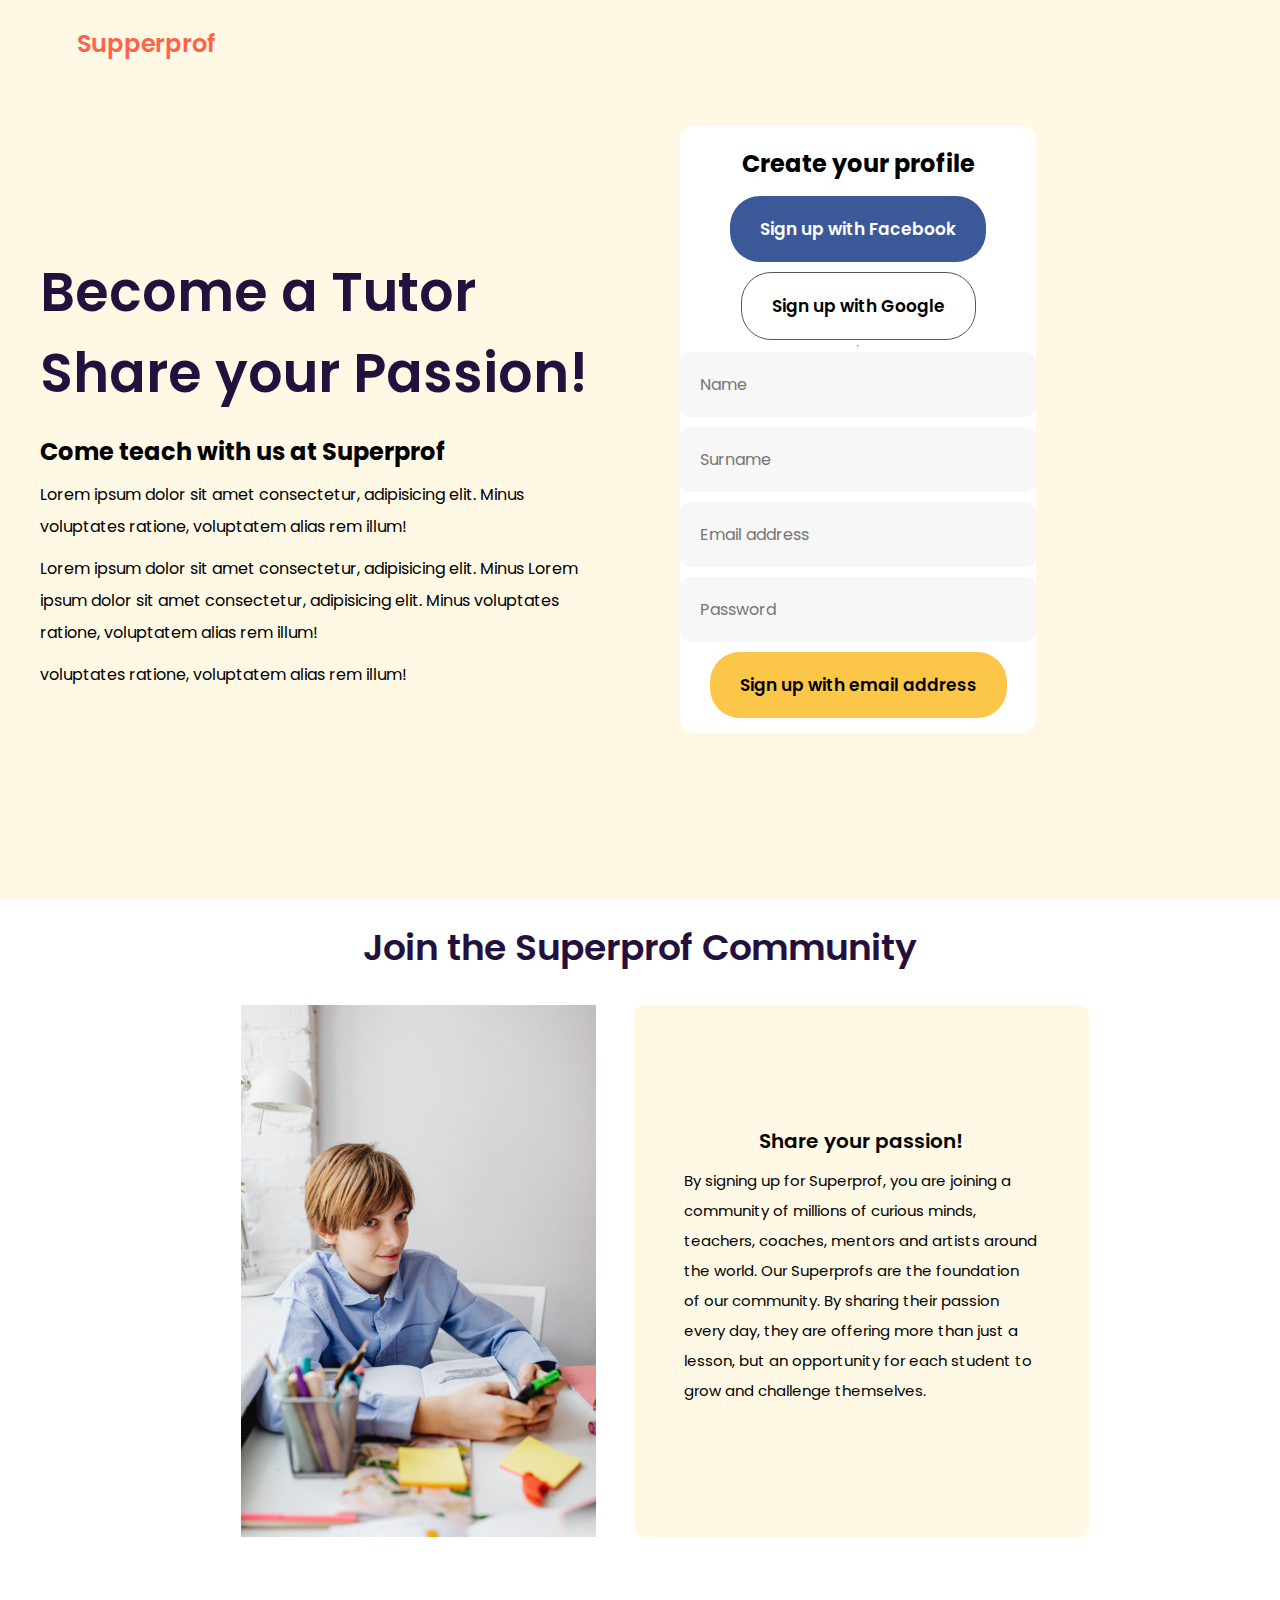
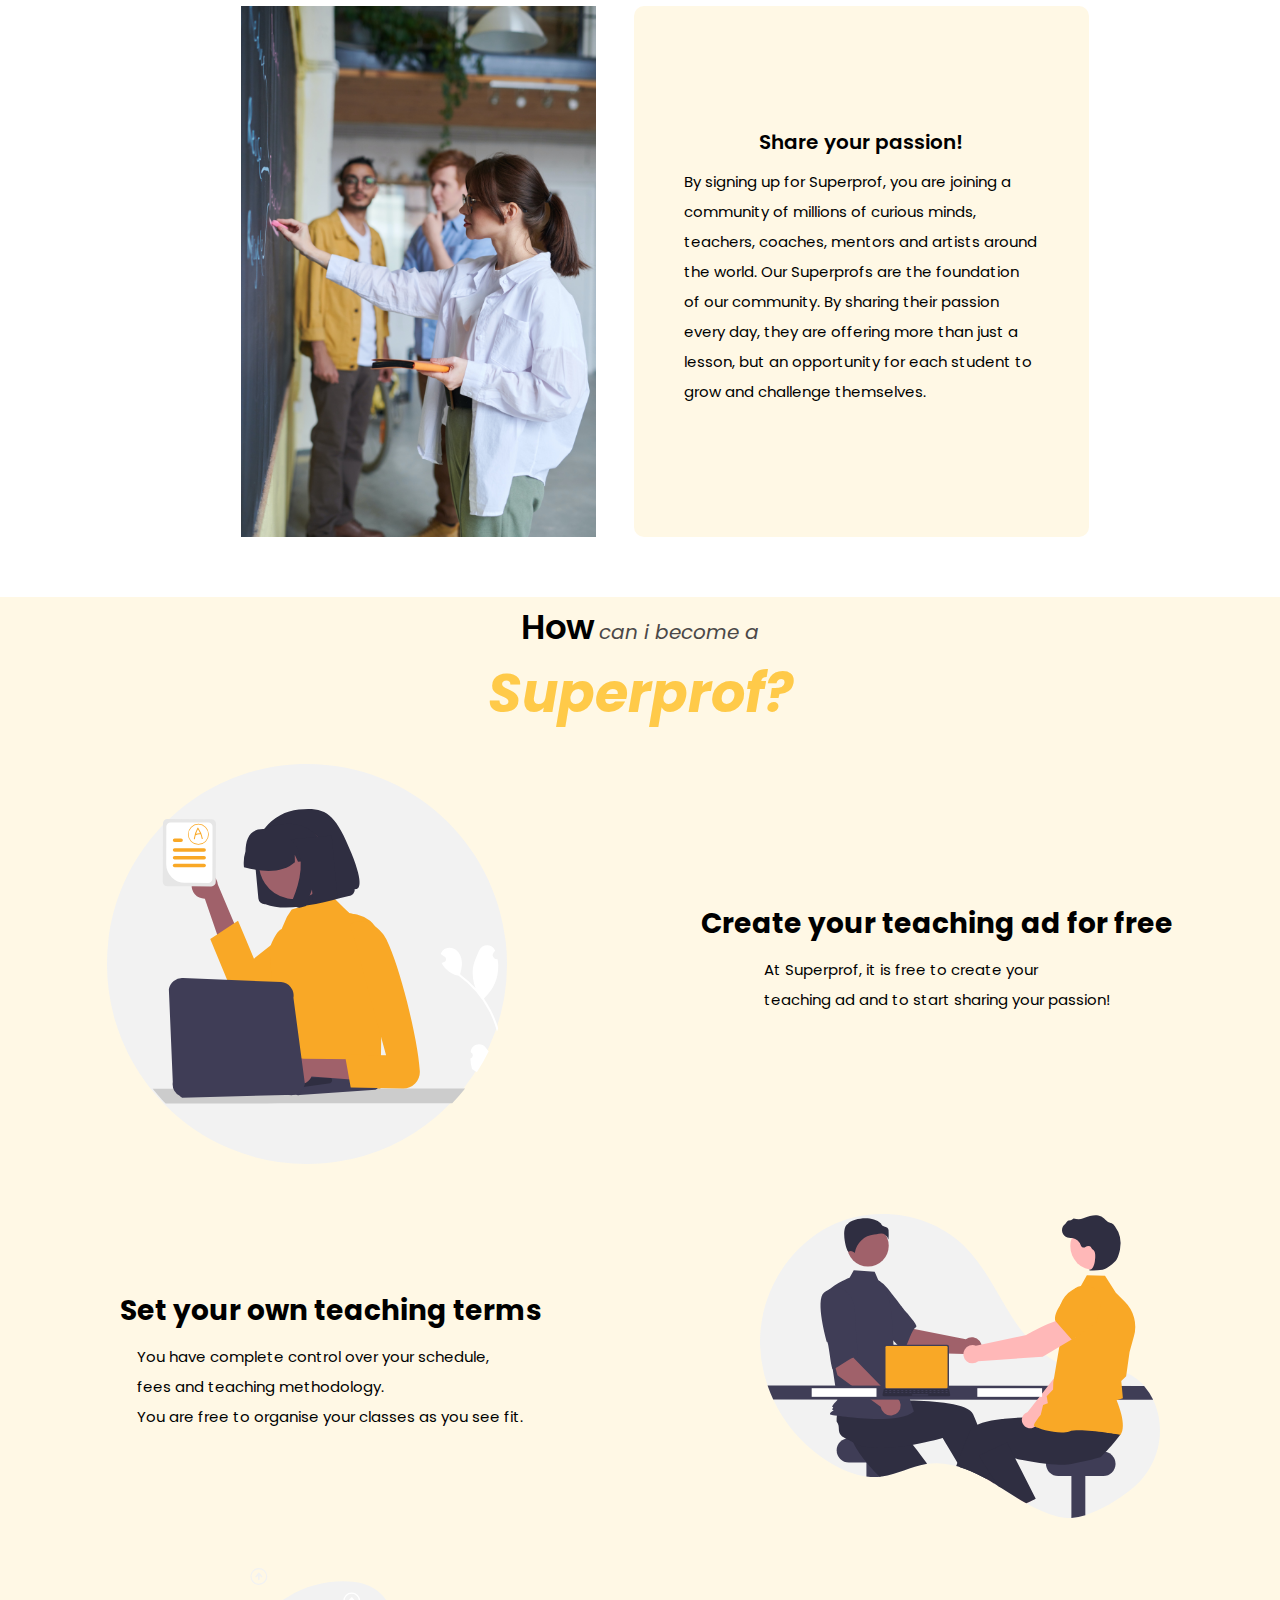
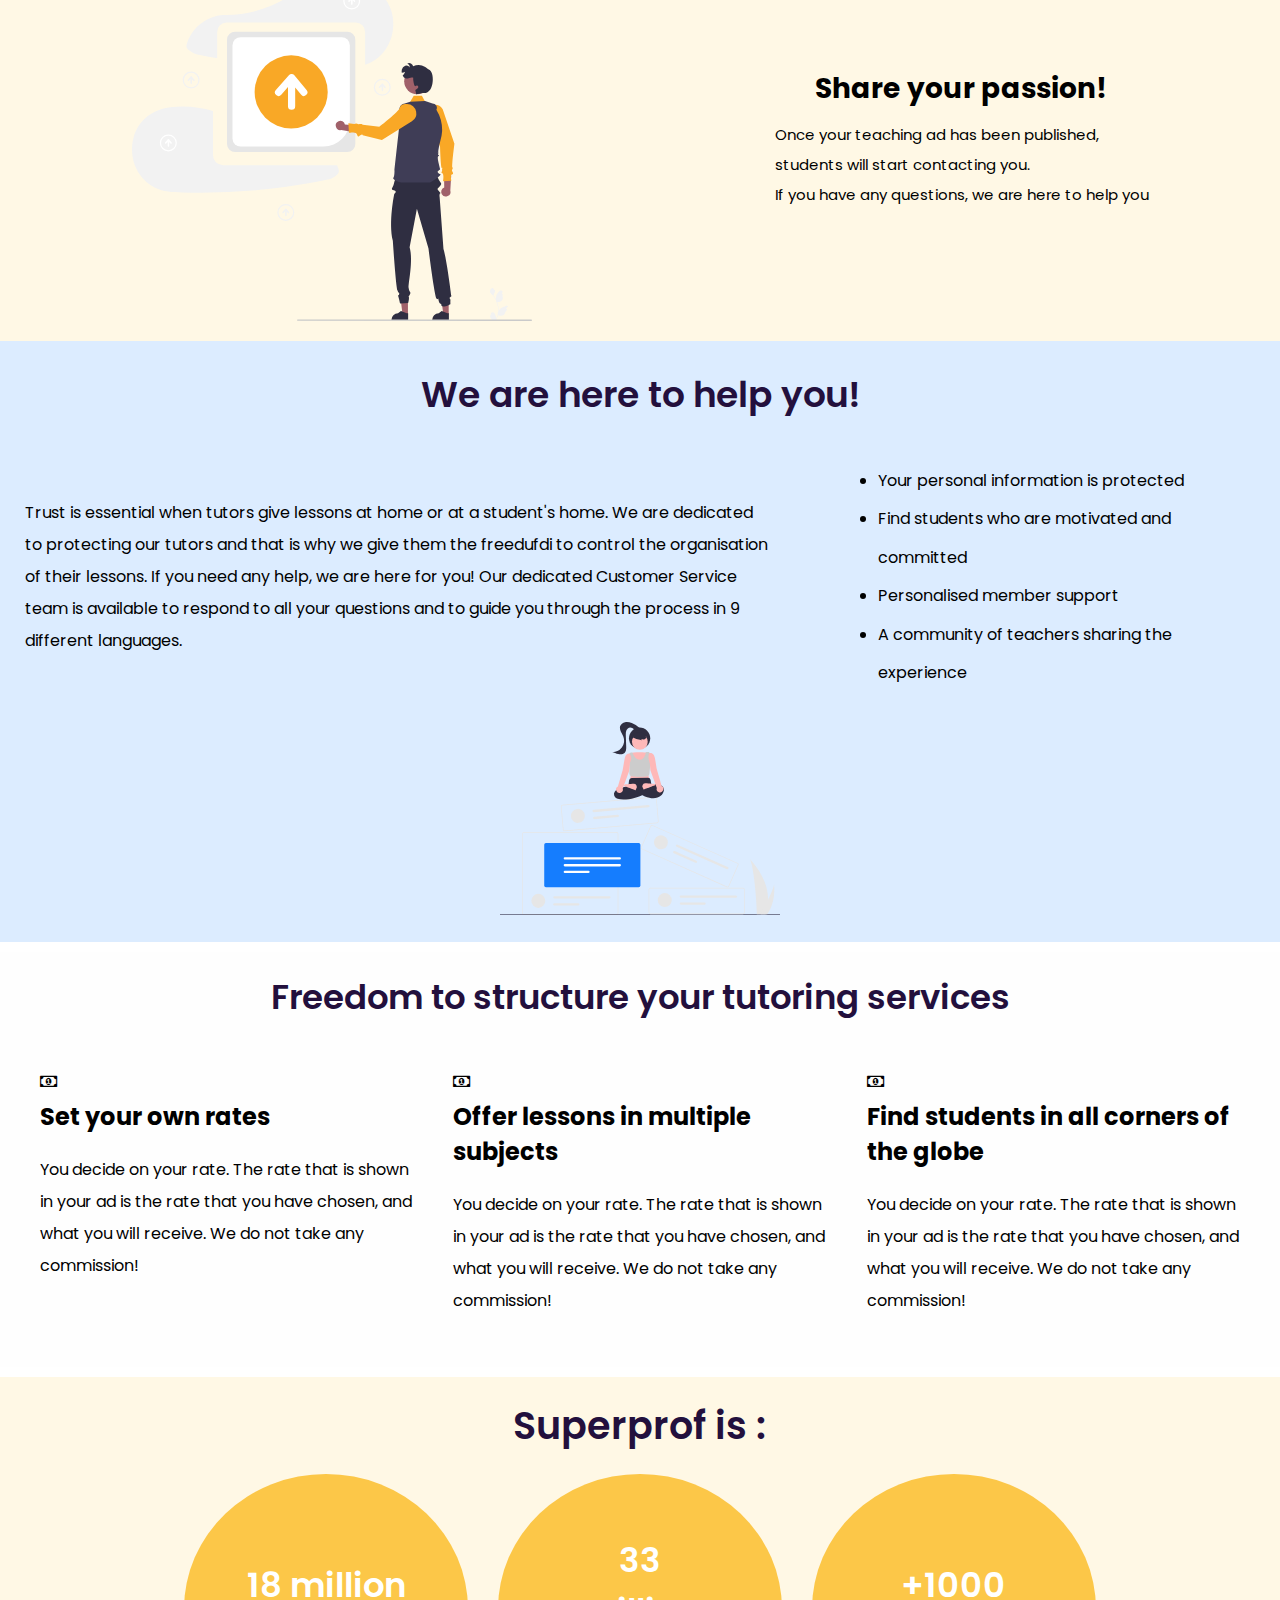
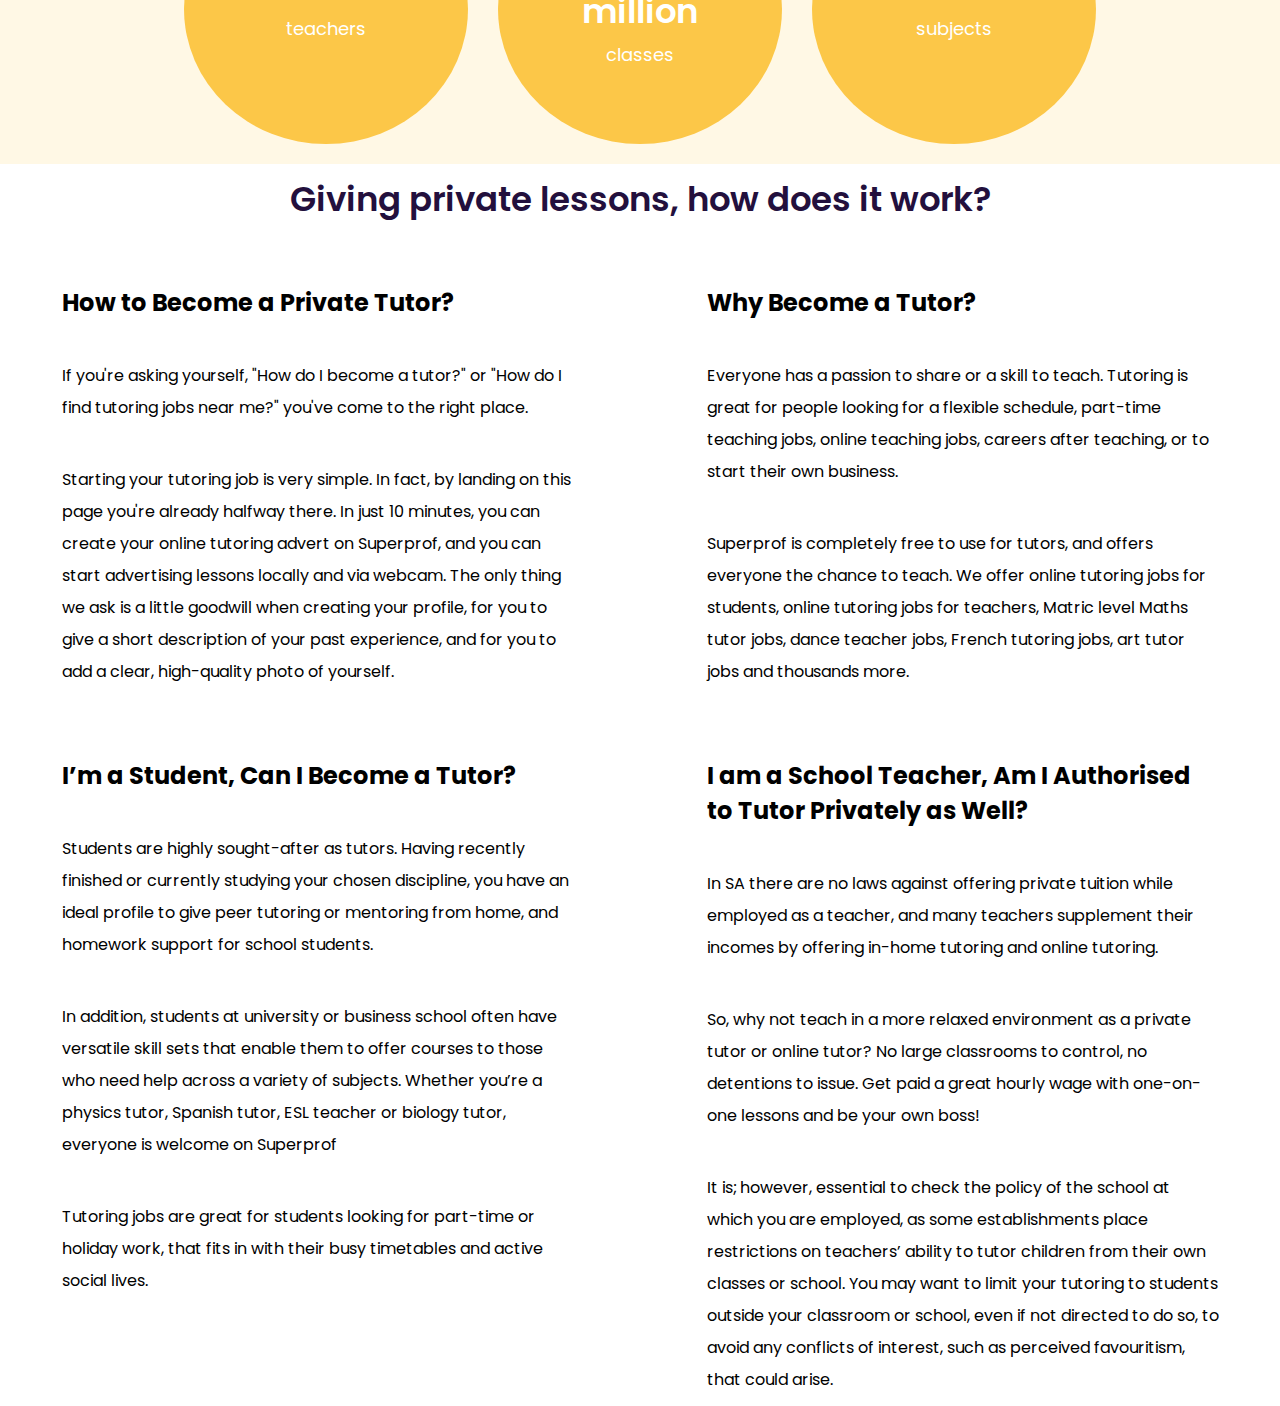
==== super.html @ 607f9ea5 "added the footer" ====
<!DOCTYPE html>
<html lang="en">
  <head>
    <meta charset="UTF-8" />
    <meta http-equiv="X-UA-Compatible" content="IE=edge" />
    <meta name="viewport" content="width=device-width, initial-scale=1.0" />
    <title>Document</title>
    <link
      href="https://fonts.googleapis.com/css2?family=Barlow+Semi+Condensed:wght@500;600&family=Big+Shoulders+Display:wght@700&family=Lexend+Deca&family=Open+Sans:wght@300&family=Poppins:wght@100;200;400;600;700&family=Questrial&display=swap"
      rel="stylesheet"
    />
    <link
      rel="stylesheet"
      href="https://stackpath.bootstrapcdn.com/font-awesome/4.7.0/css/font-awesome.min.css"
    />
    <link rel="stylesheet" href="./super.css" />
  </head>
  <body>
    <section class="header">
      <nav>
        <div class="icon"><a href="#" class="header-title">Supperprof</a></div>
      </nav>
      <div class="header-row">
        <div class="header-col">
          <div class="info">
            <h1 class="title">Become a Tutor Share your Passion!</h1>
            <div class="inner-info">
              <h2>Come teach with us at Superprof</h2>
              <p>
                Lorem ipsum dolor sit amet consectetur, adipisicing elit. Minus
                voluptates ratione, voluptatem alias rem illum!
              </p>
              <p>
                Lorem ipsum dolor sit amet consectetur, adipisicing elit. Minus
                Lorem ipsum dolor sit amet consectetur, adipisicing elit. Minus
                voluptates ratione, voluptatem alias rem illum!
              </p>

              <p>voluptates ratione, voluptatem alias rem illum!</p>
            </div>
          </div>
        </div>
        <div class="header-col" id="header-col">
          <div class="sign-up">
            <div class="form">
              <h2>Create your profile</h2>
              <form>
                <button class="btn-fa">
                  <a href="#">Sign up with Facebook</a>
                </button>
                <button class="btn-go">
                  <a href="">Sign up with Google</a>
                </button>
                <hr />
                <input type="text" class="name" placeholder="Name" />
                <input type="text" class="surname" placeholder="Surname" />
                <input type="email" class="email" placeholder="Email address" />
                <input
                  type="password"
                  class="password"
                  placeholder="Password"
                />
                <button class="btn-ema">
                  <a href="">Sign up with email address</a>
                </button>
              </form>
            </div>
          </div>
          <p class="para">
            Lorem ipsum dolor sit amet consectetur, adipisicing elit. Minus
            voluptates ratione, voluptatem alias rem illum!
          </p>
        </div>
      </div>
    </section>
    <!-- --------Community---------- -->
    <section class="community">
      <h1 class="show-title">Join the Superprof Community</h1>
      <div class="community-row">
        <div class="community-col">
          <img src="./images/pexels-2.jpg" alt="" />
        </div>
        <div class="community-col">
          <div class="slide">
            <h3>Share your passion!</h3>

            <p class="slide-text">
              By signing up for Superprof, you are joining a community of
              millions of curious minds, teachers, coaches, mentors and artists
              around the world. Our Superprofs are the foundation of our
              community. By sharing their passion every day, they are offering
              more than just a lesson, but an opportunity for each student to
              grow and challenge themselves.
            </p>
          </div>
        </div>
      </div>
      <div class="community-row">
        <div class="community-col">
          <img src="./images/pexels-1.jpg" alt="" />
        </div>
        <div class="community-col">
          <div class="slide">
            <h3>Share your passion!</h3>

            <p class="slide-text">
              By signing up for Superprof, you are joining a community of
              millions of curious minds, teachers, coaches, mentors and artists
              around the world. Our Superprofs are the foundation of our
              community. By sharing their passion every day, they are offering
              more than just a lesson, but an opportunity for each student to
              grow and challenge themselves.
            </p>
          </div>
        </div>
      </div>
    </section>
    <!-- become -->
    <section class="become">
      <div class="become-title">
        <span>How</span>
        <h3><i>can i become a</i></h3>
      </div>
      <h2 class="super"><i>Superprof?</i></h2>
      <div class="become-row">
        <div class="become-col">
          <img src="./illustrations/undraw_teacher_re_sico.svg" alt="" />
        </div>
        <div class="become-col">
          <h3>Create your teaching ad for free</h3>
          <p class="slide-text">
            At Superprof, it is free to create your<br />
            teaching ad and to start sharing your passion!
          </p>
        </div>
      </div>
      <div class="become-row" id="become-third">
        <div class="become-col">
          <h3>Set your own teaching terms</h3>
          <p class="slide-text">
            You have complete control over your schedule,<br />fees and teaching
            methodology.<br />
            You are free to organise your classes as you see fit.
          </p>
        </div>
        <div class="become-col">
          <img src="./illustrations/undraw_interview_re_e5jn.svg" alt="" />
        </div>
      </div>
      <div class="become-row">
        <div class="become-col">
          <img src="./illustrations/undraw_going_up_re_86kg.svg" alt="" />
        </div>
        <div class="become-col">
          <h3>Share your passion!</h3>
          <p class="slide-text">
            Once your teaching ad has been published,<br />
            students will start contacting you.<br />
            If you have any questions, we are here to help you
          </p>
        </div>
      </div>
    </section>
    <!-- help -->
    <section class="help">
      <h1 class="help-title">We are here to help you!</h1>
      <div class="help-row">
        <div class="help-col">
          <p>
            Trust is essential when tutors give lessons at home or at a
            student's home. We are dedicated to protecting our tutors and that
            is why we give them the freedufdi to control the organisation of
            their lessons. If you need any help, we are here for you! Our
            dedicated Customer Service team is available to respond to all your
            questions and to guide you through the process in 9 different
            languages.
          </p>
        </div>
        <div class="help-list">
          <ul>
            <li>Your personal information is protected</li>
            <li>Find students who are motivated and committed</li>
            <li>Personalised member support</li>
            <li>A community of teachers sharing the experience</li>
          </ul>
        </div>
      </div>
      <div class="illustration">
        <img
          src="./illustrations/undraw_social_serenity_vhix.svg"
          class="maditate"
          alt=""
        />
      </div>
    </section>
    <!-- -----------service---------- -->
    <section class="service">
      <h1>Freedom to structure your tutoring services</h1>
      <div class="service-row">
        <div class="service-col">
          <i class="fa fa fa-money"></i>
          <h2>Set your own rates</h2>
          <p>
            You decide on your rate. The rate that is shown in your ad is the
            rate that you have chosen, and what you will receive. We do not take
            any commission!
          </p>
        </div>
        <div class="service-col">
          <i class="fa fa-money"></i>
          <h2>Offer lessons in multiple subjects</h2>
          <p>
            You decide on your rate. The rate that is shown in your ad is the
            rate that you have chosen, and what you will receive. We do not take
            any commission!
          </p>
        </div>
        <div class="service-col">
          <i class="fa fa-money"></i>
          <h2>Find students in all corners of the globe</h2>
          <p>
            You decide on your rate. The rate that is shown in your ad is the
            rate that you have chosen, and what you will receive. We do not take
            any commission!
          </p>
        </div>
      </div>
    </section>
    <!-- users -->
    <section class="users">
      <h1>Superprof is :</h1>
      <div class="row-users">
        <div class="col-users">
          <span>18 million</span>
          <p>teachers</p>
        </div>
        <div class="col-users">
          <span>33 million</span>
          <p>classes</p>
        </div>
        <div class="col-users">
          <span>+1000</span>
          <p>subjects</p>
        </div>
      </div>
    </section>
    <!-- ------lessons------- -->
    <section class="lesson">
      <h1>Giving private lessons, how does it work?</h1>
      <div class="lesson-row">
        <div class="lesson-col">
          <h2>How to Become a Private Tutor?</h2>
          <p>
            If you're asking yourself, "How do I become a tutor?" or "How do I
            find tutoring jobs near me?" you've come to the right place.
          </p>
          <p>
            Starting your tutoring job is very simple. In fact, by landing on
            this page you're already halfway there. In just 10 minutes, you can
            create your online tutoring advert on Superprof, and you can start
            advertising lessons locally and via webcam. The only thing we ask is
            a little goodwill when creating your profile, for you to give a
            short description of your past experience, and for you to add a
            clear, high-quality photo of yourself.
          </p>
        </div>
        <div class="lesson-col">
          <h2>Why Become a Tutor?</h2>
          <p>
            Everyone has a passion to share or a skill to teach. Tutoring is
            great for people looking for a flexible schedule, part-time teaching
            jobs, online teaching jobs, careers after teaching, or to start
            their own business.
          </p>
          <p>
            Superprof is completely free to use for tutors, and offers everyone
            the chance to teach. We offer online tutoring jobs for students,
            online tutoring jobs for teachers, Matric level Maths tutor jobs,
            dance teacher jobs, French tutoring jobs, art tutor jobs and
            thousands more.
          </p>
        </div>
      </div>
      <div class="lesson-row">
        <div class="lesson-col">
          <h2>I’m a Student, Can I Become a Tutor?</h2>
          <p>
            Students are highly sought-after as tutors. Having recently finished
            or currently studying your chosen discipline, you have an ideal
            profile to give peer tutoring or mentoring from home, and homework
            support for school students.
          </p>
          <p>
            In addition, students at university or business school often have
            versatile skill sets that enable them to offer courses to those who
            need help across a variety of subjects. Whether you’re a physics
            tutor, Spanish tutor, ESL teacher or biology tutor, everyone is
            welcome on Superprof
          </p>
          <p>
            Tutoring jobs are great for students looking for part-time or
            holiday work, that fits in with their busy timetables and active
            social lives.
          </p>
        </div>
        <div class="lesson-col">
          <h2>
            I am a School Teacher, Am I Authorised to Tutor Privately as Well?
          </h2>
          <p>
            In SA there are no laws against offering private tuition while
            employed as a teacher, and many teachers supplement their incomes by
            offering in-home tutoring and online tutoring.
          </p>
          <p>
            So, why not teach in a more relaxed environment as a private tutor
            or online tutor? No large classrooms to control, no detentions to
            issue. Get paid a great hourly wage with one-on-one lessons and be
            your own boss!
          </p>
          <p>
            It is; however, essential to check the policy of the school at which
            you are employed, as some establishments place restrictions on
            teachers’ ability to tutor children from their own classes or
            school. You may want to limit your tutoring to students outside your
            classroom or school, even if not directed to do so, to avoid any
            conflicts of interest, such as perceived favouritism, that could
            arise.
          </p>
        </div>
      </div>
    </section>
    <footer></footer>
  </body>
</html>
---- super.css ----
* {
  margin: 0;
  padding: 0;
  font-family: "Poppins", sans-serif;
}

.header {
  min-height: 100vh;
  width: 100%;
  background-color: #fff8e5;
}

nav {
  display: flex;
  padding: 2% 6%;
  justify-content: space-between;
  align-items: center;
}

a {
  text-decoration: none;
  font-size: 24px;
  font-weight: 600;
  color: tomato;
}

.header-row {
  display: flex;
  justify-content: space-between;
}

.header-col {
  width: 45%;
  margin: 20px;
  padding: 20px;
}

.info {
  display: flex;
  flex-direction: column;
  width: 100%;
  height: 100%;
  align-items: center;
  justify-content: center;
}

h1 {
  font-size: 54px;
  font-weight: 600;
  margin: 10px 0;
  color: #23103d;
}

h2 {
  margin: 10px 0;
}

p {
  margin: 10px 0;
  line-height: 2;
}

.para {
  visibility: hidden;
}

.sign-up {
  width: 60%;
  padding: 10px;
  background-color: #ffffff;
  border-radius: 15px;
}
.form {
  display: flex;
  justify-content: center;
  align-items: center;
  flex-direction: column;
}

form {
  display: flex;
  justify-content: center;
  align-items: center;
  flex-direction: column;
}

button {
  padding: 20px 30px;
  border: none;
  margin: 5px 0;
  font-size: 16px;
  border-radius: 30px;
  cursor: pointer;
}
.btn-fa {
  padding: 20px 30px;
  background-color: #3b5998;
}
.btn-go {
  padding: 20px 30px;
  background-color: white;
  border: 1px solid rgb(88, 87, 87);
}
.btn-ema {
  padding: 20px 30px;
  background-color: #fcc748;
  border: none;
}
.btn-ema a {
  color: black;
  font-size: 17px;
}
.btn-go a {
  color: black;
  font-size: 17px;
}
.btn-fa a {
  color: white;
  font-size: 17px;
}
input {
  padding: 20px;
  border: none;
  background-color: #f7f7f7;
  font-size: 16px;
  margin: 5px 0;
  border-radius: 10px;
}

.community {
  width: 70%;
  margin: auto;
  text-align: center;
}

.community h1 {
  font-size: 36px;
  font-weight: 600;
  margin: 20px 0;
}
.community-row {
  display: flex;
  justify-content: space-around;
  margin: 5px;
}
.community-col {
  width: 40%;
  border-radius: 10px;
  margin-bottom: 5%;
  margin-top: 0px;
  padding: 10px 12px;
  text-align: center;
  display: flex;
  flex-direction: column;
  justify-content: center;
  align-items: center;
}
.community-col img {
  width: 100%;
  background-position: center;
  background-size: cover;
  position: relative;
}
.community-col h3 {
  font-size: 20px;
  font-weight: 600;
}

.slide {
  height: 100%;
  width: 100%;
  background-color: #fff8e5;
  border-radius: 10px;
  display: flex;
  flex-direction: column;
  justify-content: center;
  align-items: center;
  padding: 50px;
}

.slide-text {
  text-align: start;
  font-size: 15px;
  font-weight: 400;
}

.become {
  width: 100%;
  background-color: #fff8e5;
  text-align: center;
  margin-bottom: 0px;
}
.become-title {
  margin-top: 5px;
}

.become-title h3 {
  font-size: 20px;
  font-weight: 400;
  display: inline-block;
  color: rgb(75, 72, 72);
  margin-top: 20px;
}

span {
  font-size: 34px;
  font-weight: 600;
}

.super {
  font-size: 54px;
  color: #ffca49;
  margin-top: 0;
}

.become-row {
  padding: 10px;
  margin-top: 10px;
  display: flex;
  justify-content: space-around;
}

.become-col {
  padding: 10px;
  display: flex;
  justify-content: center;
  align-items: center;
  flex-direction: column;
}
.become-col img {
  width: 400px;
}

h3 {
  font-size: 28px;
}

.help {
  width: 100%;
  text-align: center;
  background-color: #dcecff;
  margin-top: 0px;
}

.help-title {
  font-size: 36px;
  font-weight: 600;
  padding-top: 26px;
  margin-top: 0;
}
.help-row {
  padding: 20px;

  display: flex;
  justify-content: space-between;
  align-items: center;
}

.help-col {
  width: 60%;
  padding: 5px;
  text-align: start;
}
.help-list {
  text-align: start;
  line-height: 2.4;
  width: 30%;
  margin: 5px;
  padding: 5px;
}
.maditate {
  width: 280px;
  padding-bottom: 20px;
}

@media (max-width: 850px) {
  .header-row {
    display: flex;
    flex-direction: column;
  }
  .inner-info h2,
  .inner-info p {
    display: none;
  }

  .title {
    font-size: 30px;
    margin: 0 auto;
  }
  .para {
    visibility: visible;
  }
  .header-col {
    width: 80%;
    margin-top: 0px;
  }
  .sign-up {
    width: 100%;
  }

  .btn-fa {
    width: 80%;
    padding: 20px 30px;
    background-color: #3b5998;
  }
  form {
    width: 100%;
  }
  .btn-go {
    width: 80%;
    padding: 20px 30px;
    background-color: white;
    border: 1px solid rgb(88, 87, 87);
  }
  .btn-ema {
    width: 80%;
    padding: 20px 30px;
    background-color: #fcc748;
    border: none;
  }

  input {
    width: 70%;
  }

  h1 .show-title {
    font-size: 16px;
  }
  .community-row {
    display: flex;
    flex-direction: column;
  }
  .community-col {
    width: 100%;
    margin-top: 0px;
    margin-bottom: 0px;
  }
  .slide {
    margin-top: 0px;
    background-color: white;
  }

  .become-row {
    display: flex;
    flex-direction: column;
  }
  .become-col {
    width: 100%;
    margin-top: 0px;
    margin-bottom: 0px;
  }
  #become-third {
    display: flex;
    flex-direction: column-reverse;
  }
  .help-row {
    display: flex;
    flex-direction: column;
    justify-content: flex-start;
  }

  .help-list ul {
    text-align: start;
  }
}
.service {
  text-align: center;
  width: 100%;
  background-color: #fefefe;
}

.service h1 {
  font-size: 34px;
  padding-top: 20px;
}

.service-row {
  display: flex;
  padding: 20px;
}

.service-col {
  display: flex;
  /* justify-content: flex-start; */
  flex-direction: column;
  text-align: start;
  padding: 20px;
  border-radius: 10px;
  cursor: pointer;
  transition: 0.8s;
}
.service-col:hover {
  background-color: rgb(235, 235, 235);
}

i .fa-money {
  width: 200px;
}

.users {
  width: 100%;
  text-align: center;
  background-color: rgb(255, 248, 229);
}

.users h1 {
  font-size: 38px;
  padding-top: 20px;
}

.row-users {
  display: flex;
  justify-content: center;
  gap: 30px;
  padding: 10px;
}
.col-users {
  width: 13%;
  height: 150px;
  display: flex;
  justify-content: center;
  flex-direction: column;
  align-items: center;
  background-color: #fcc748;
  margin-bottom: 10px;
  padding: 60px 60px;
  border-radius: 50%;
}
.col-users span {
  font-size: 34px;
  font-weight: 600;
  color: #fff;
}
.col-users p {
  font-size: 18px;
  color: #fff;
  margin-top: 0;
}

/* --------------------------------lesson------------------------------------ */

.lesson {
  width: 100%;
  text-align: center;
}

.lesson h1 {
  font-size: 34px;
}

.lesson-row {
  display: flex;
  justify-content: space-around;
  text-align: start;
  margin-top: 50px;
  gap: 10px;
}
.lesson-col {
  width: 40%;
}
.lesson-col p {
  margin-top: 40px;
}
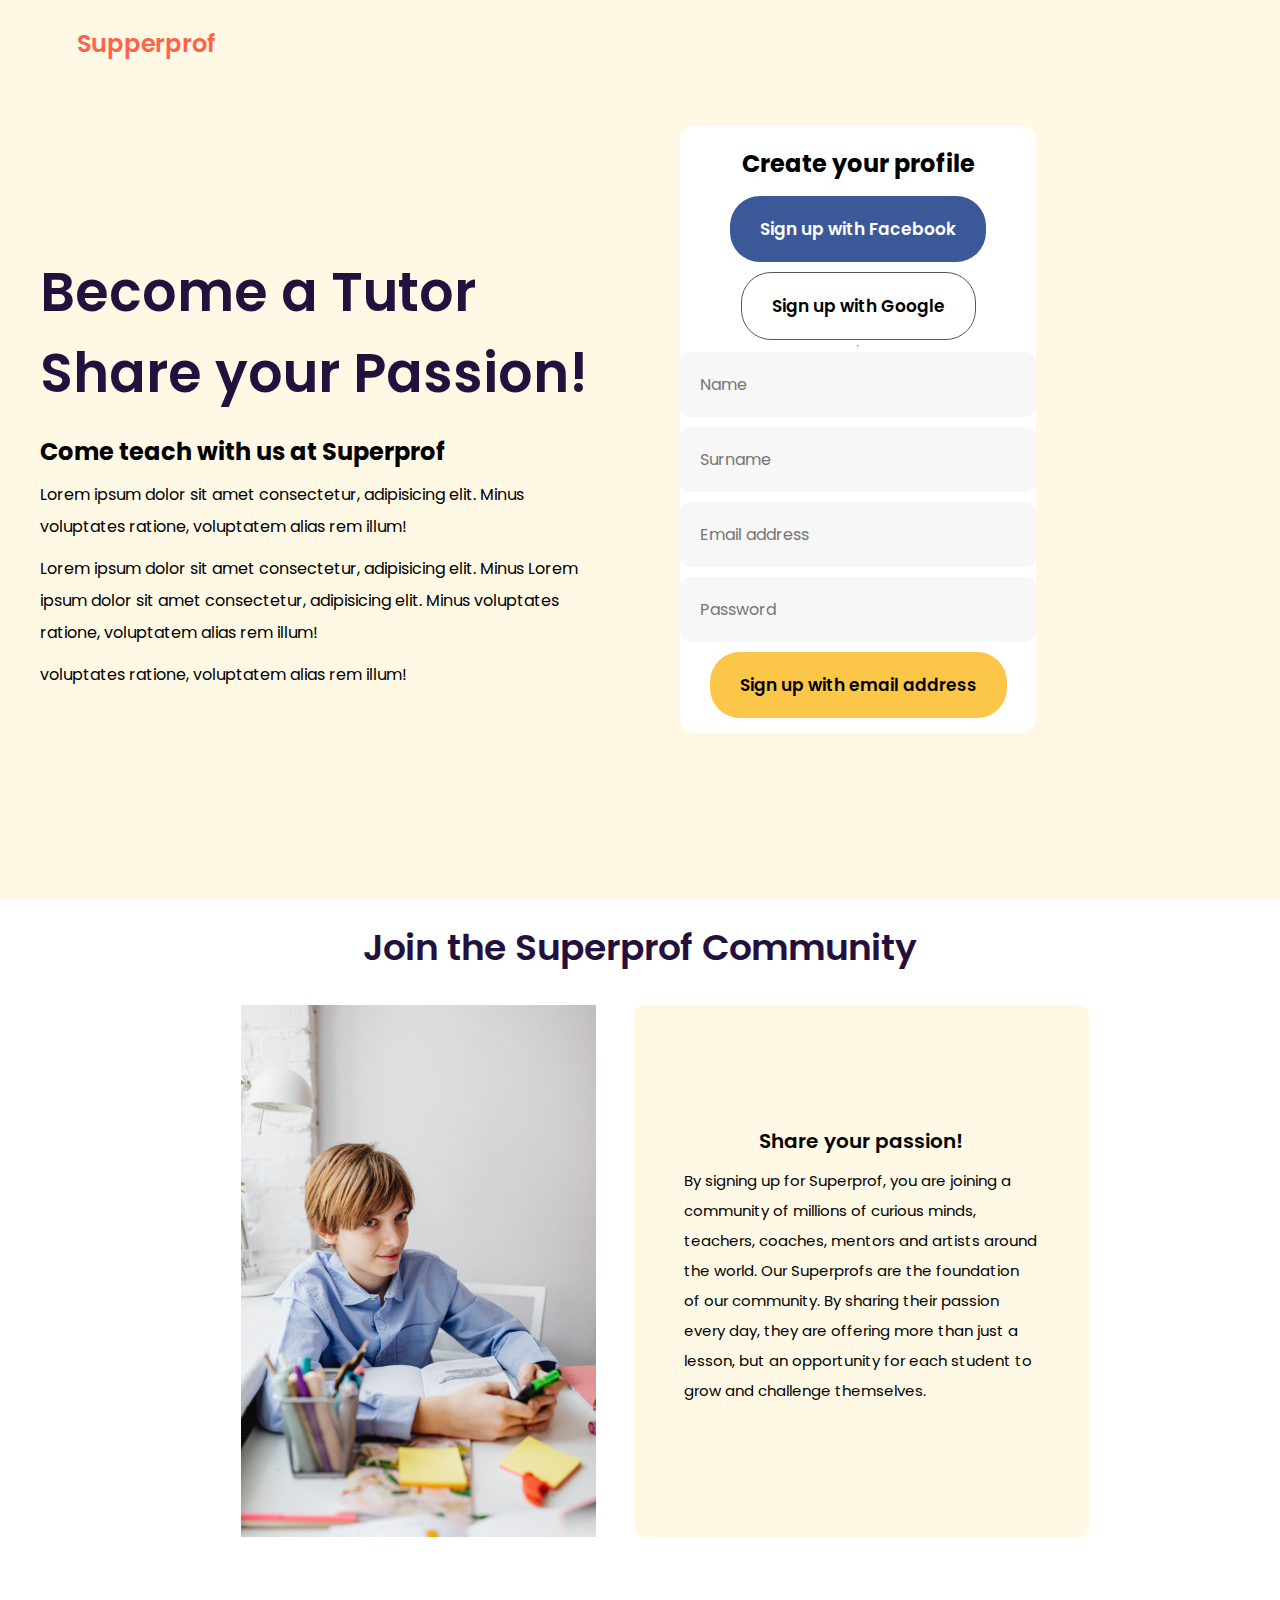
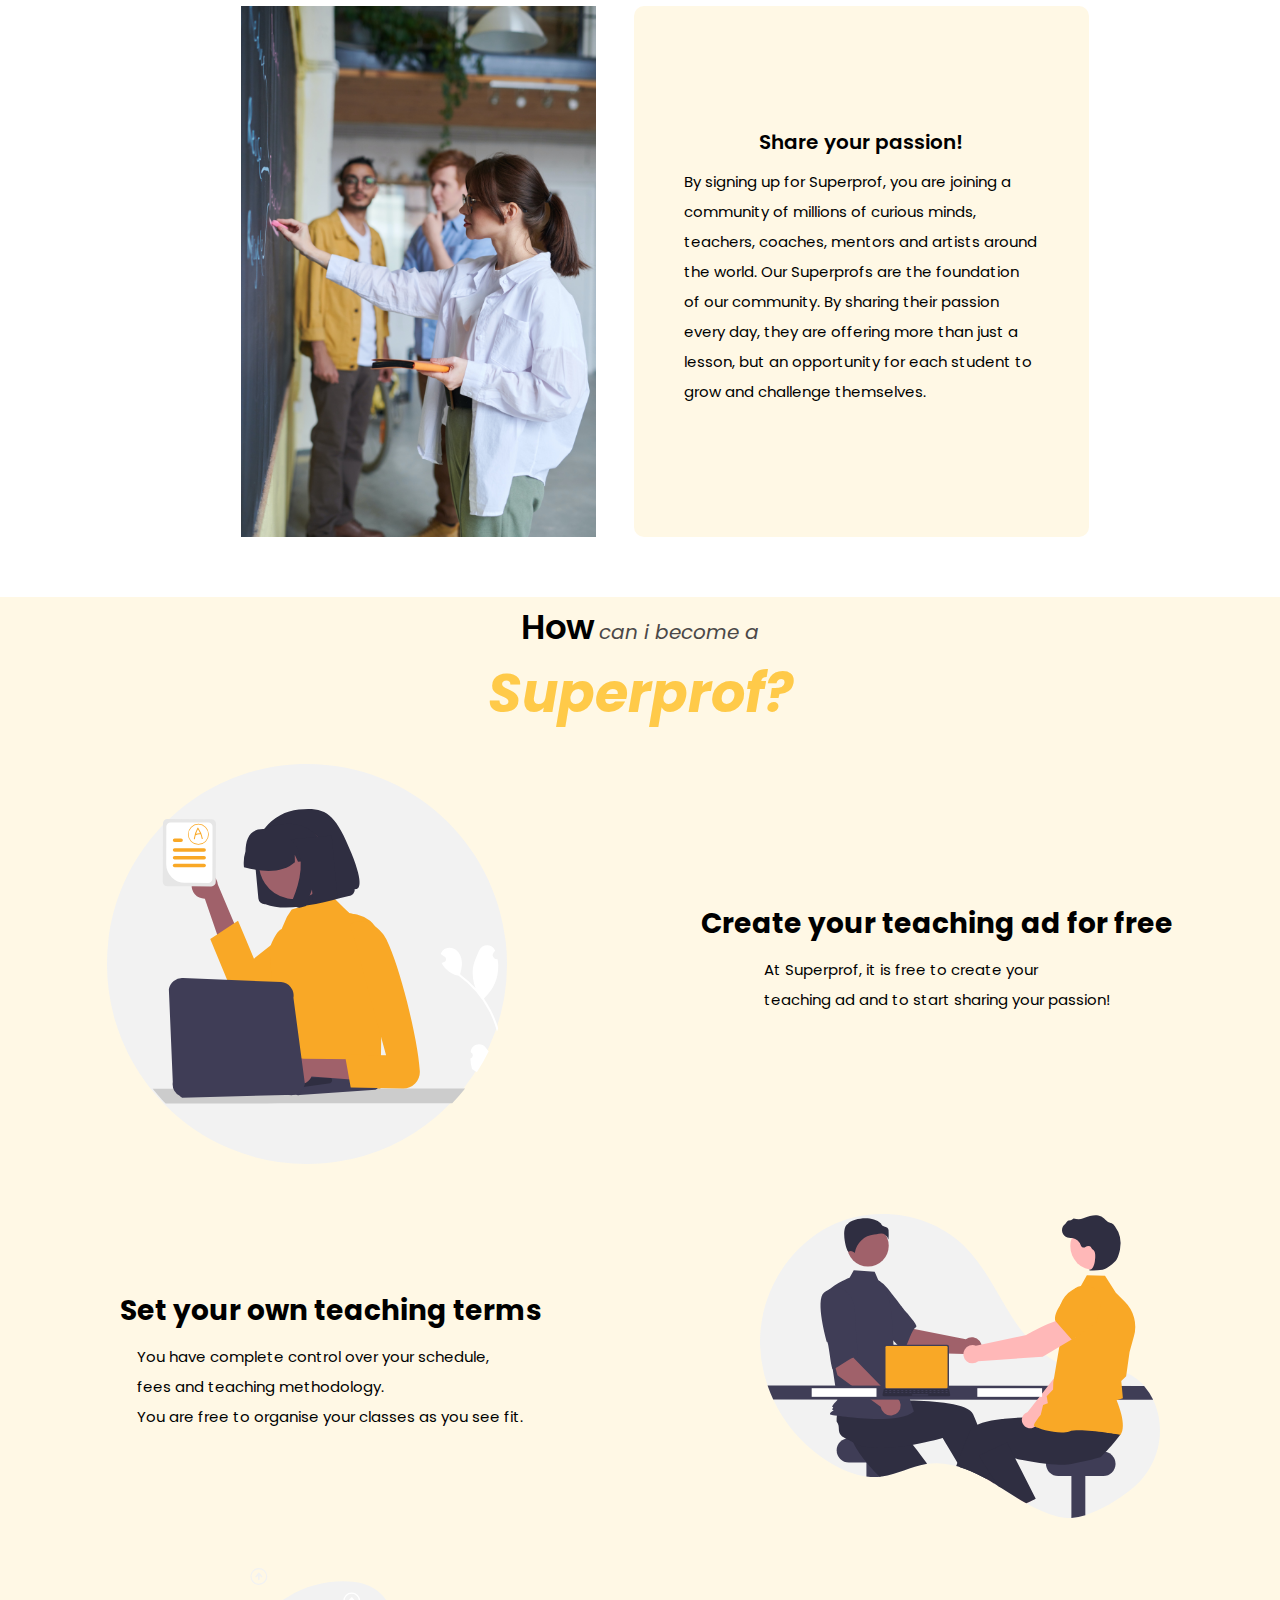
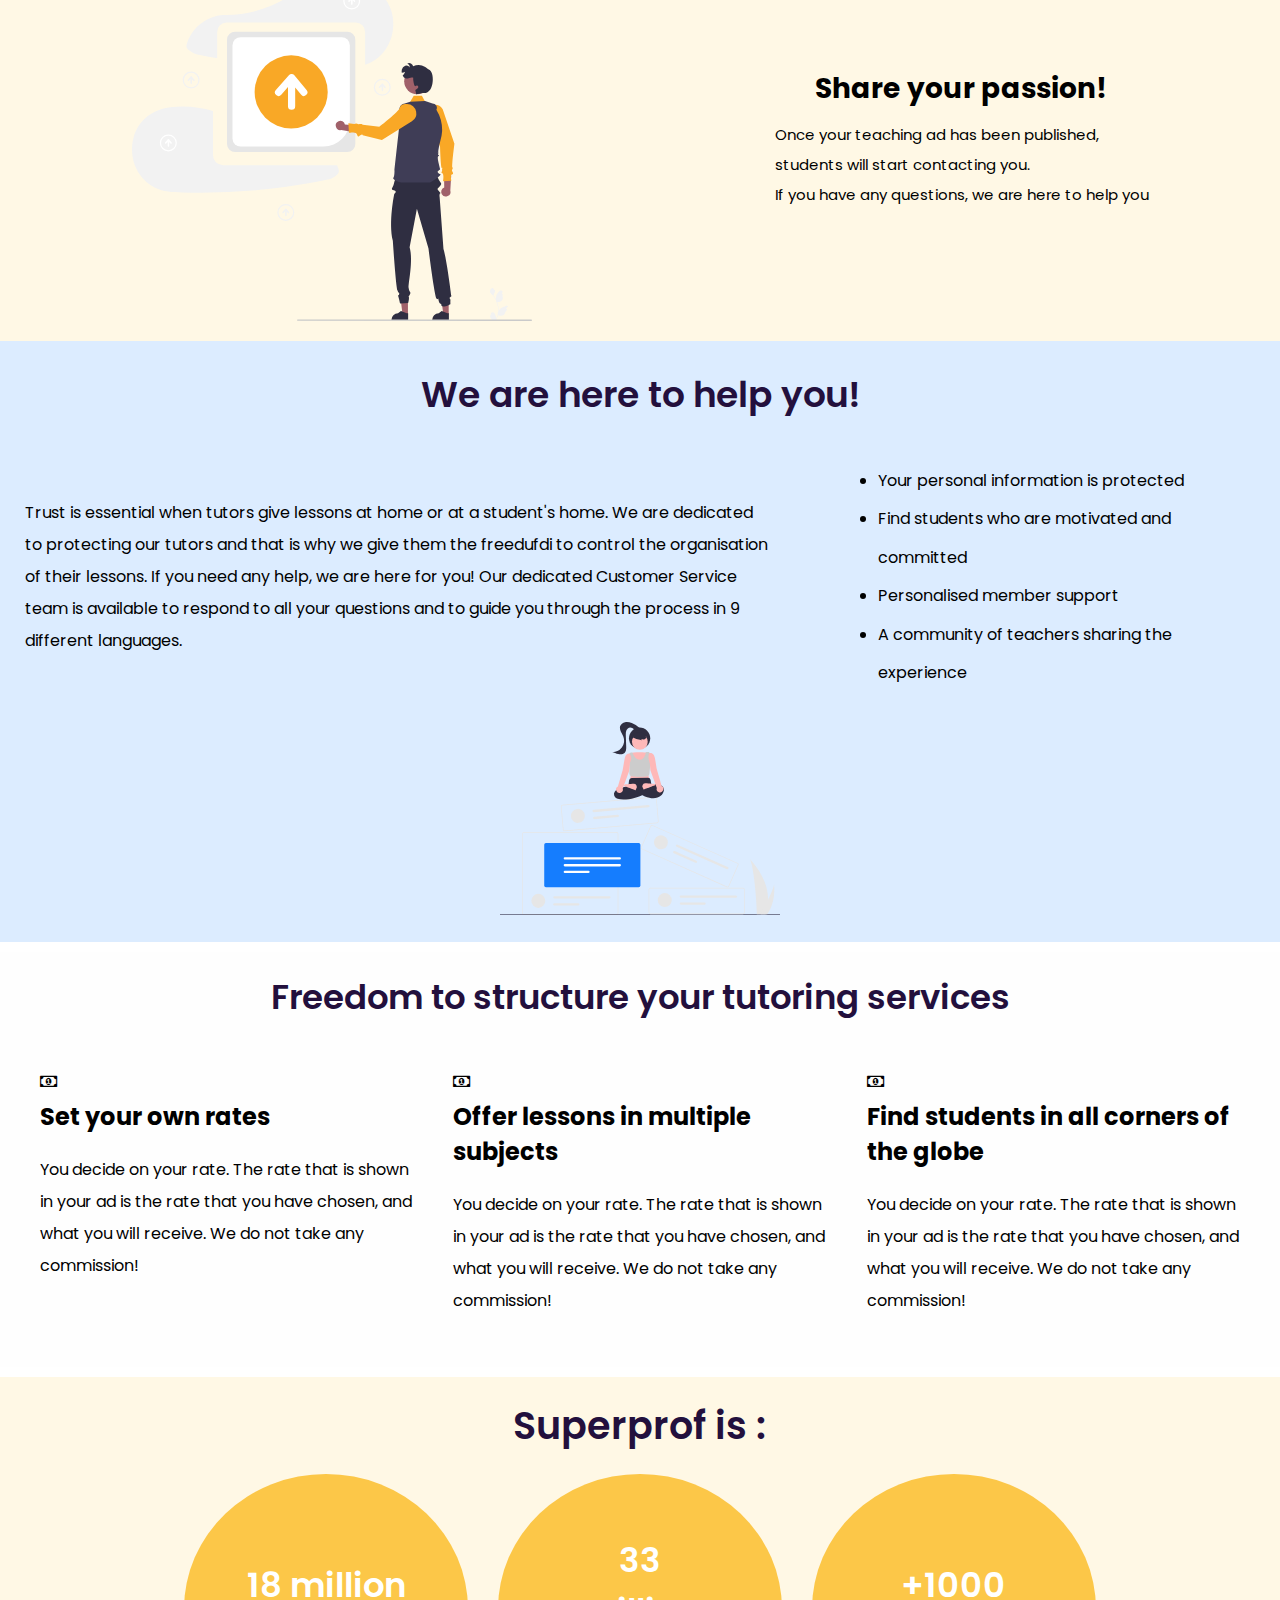
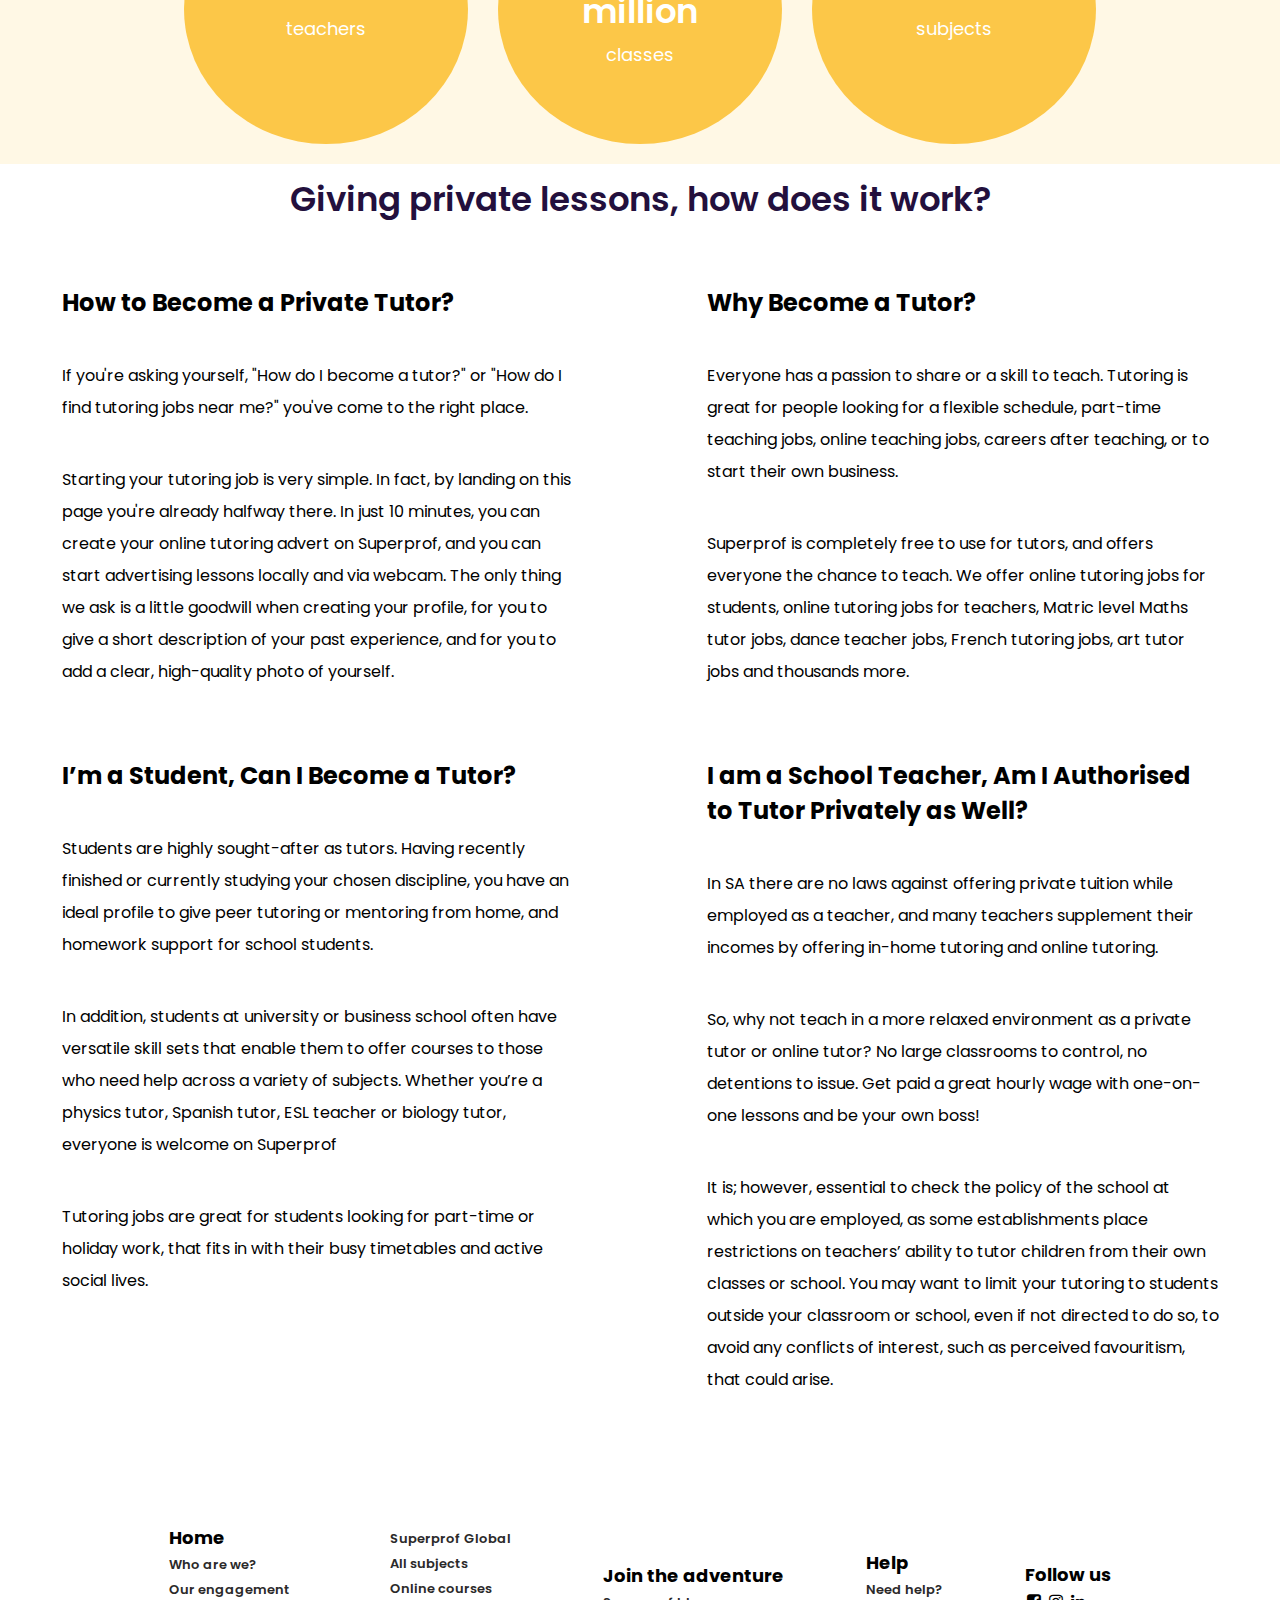
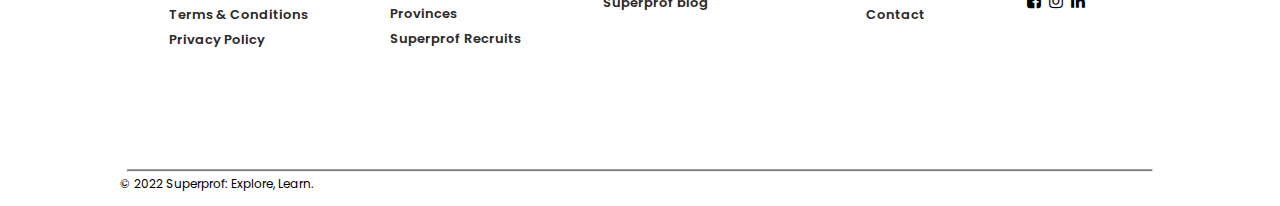
==== commit d2010003: "updated-footer" ====
--- a/super.html
+++ b/super.html
@@ -330,6 +330,52 @@
         </div>
       </div>
     </section>
-    <footer></footer>
+    <footer>
+      <div class="wrapper">
+        <div class="footer-row">
+          <div class="footer-col">
+            <h3>Home</h3>
+            <ul>
+              <li><a href="">Who are we?</a></li>
+              <li><a href="">Our engagement</a></li>
+              <li><a href="">Terms & Conditions</a></li>
+              <li><a href="">Privacy Policy</a></li>
+            </ul>
+          </div>
+          <div class="footer-col">
+            <ul>
+              <li><a href="">Superprof Global</a></li>
+              <li><a href="">All subjects</a></li>
+              <li><a href="">Online courses</a></li>
+              <li><a href="">Provinces</a></li>
+              <li><a href="">Superprof Recruits</a></li>
+            </ul>
+          </div>
+          <div class="footer-col">
+            <h3>Join the adventure</h3>
+            <ul>
+              <li><a href="">Superprof blog</a></li>
+            </ul>
+          </div>
+          <div class="footer-col">
+            <h3>Help</h3>
+            <ul>
+              <li><a href="">Need help?</a></li>
+              <li><a href="">Contact</a></li>
+            </ul>
+          </div>
+          <div class="footer-col">
+            <h3>Follow us</h3>
+            <div>
+              <i class="fa fa-facebook-square" aria-hidden="true"></i>
+              <i class="fa fa-instagram" aria-hidden="true"></i>
+              <i class="fa fa-linkedin" aria-hidden="true"></i>
+            </div>
+          </div>
+        </div>
+      </div>
+      <hr />
+      <p>© 2022 Superprof: Explore, Learn.</p>
+    </footer>
   </body>
 </html>
--- a/super.css
+++ b/super.css
@@ -461,3 +461,63 @@
 .lesson-col p {
   margin-top: 40px;
 }
+
+footer {
+  width: 100%;
+  height: 400px;
+  background-color: white;
+  display: flex;
+  flex-direction: column;
+  justify-content: center;
+  align-items: center;
+  text-align: start;
+}
+footer p {
+  font-size: 12px;
+  align-self: flex-start;
+  margin-top: 0;
+  margin-left: 120px;
+}
+footer hr {
+  height: 0.5px;
+  width: 80%;
+  background-color: gray;
+}
+
+footer .wrapper {
+  width: 100%;
+  height: 400px;
+  background-color: white;
+  display: flex;
+  justify-content: center;
+  text-align: center;
+}
+
+.footer-row {
+  padding: 10px;
+  width: 80%;
+  display: flex;
+  justify-content: space-around;
+  align-items: center;
+}
+
+.footer-col {
+  padding: 5px;
+  text-align: start;
+}
+
+.footer-col h3 {
+  font-size: 18px;
+}
+.footer-col ul li {
+  list-style: none;
+}
+.footer-col ul li a {
+  font-size: 13px;
+  color: rgb(43, 42, 42);
+}
+
+.footer-col div i {
+  cursor: pointer;
+  margin: 5px 2px;
+}
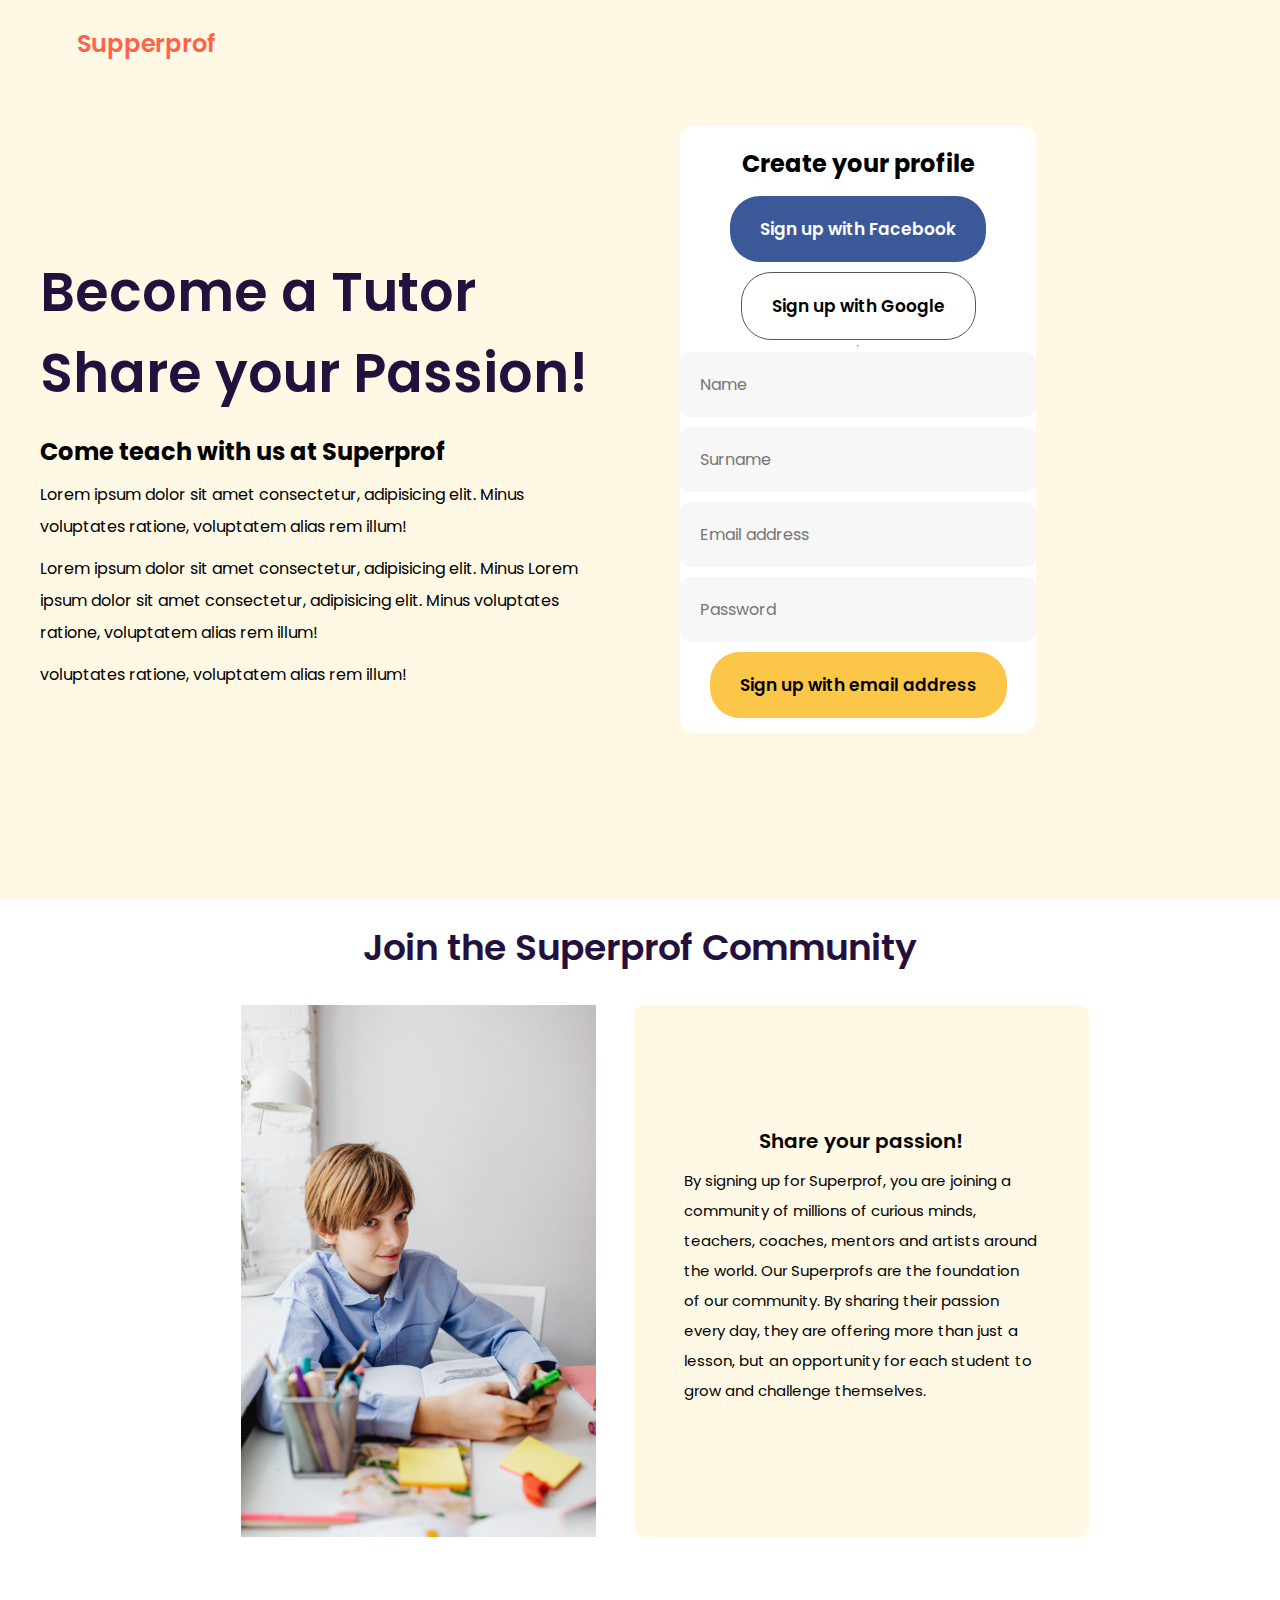
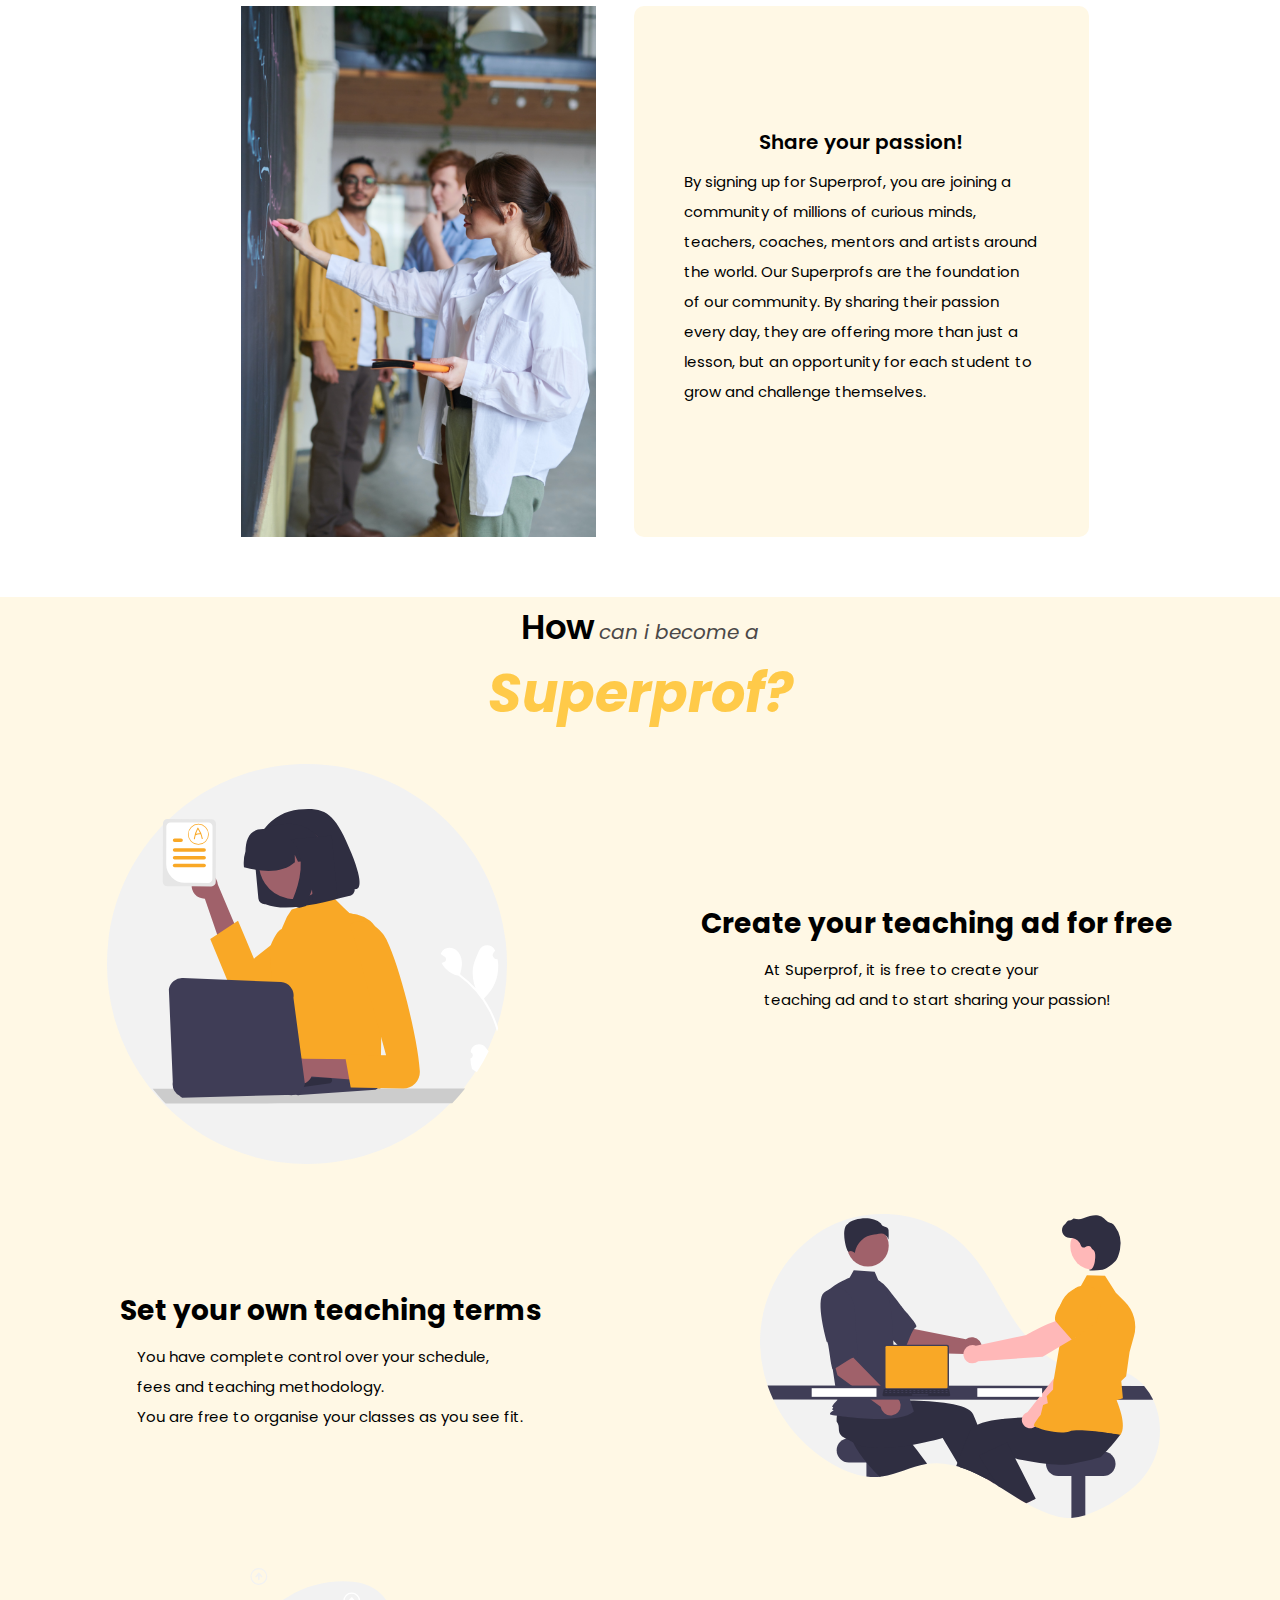
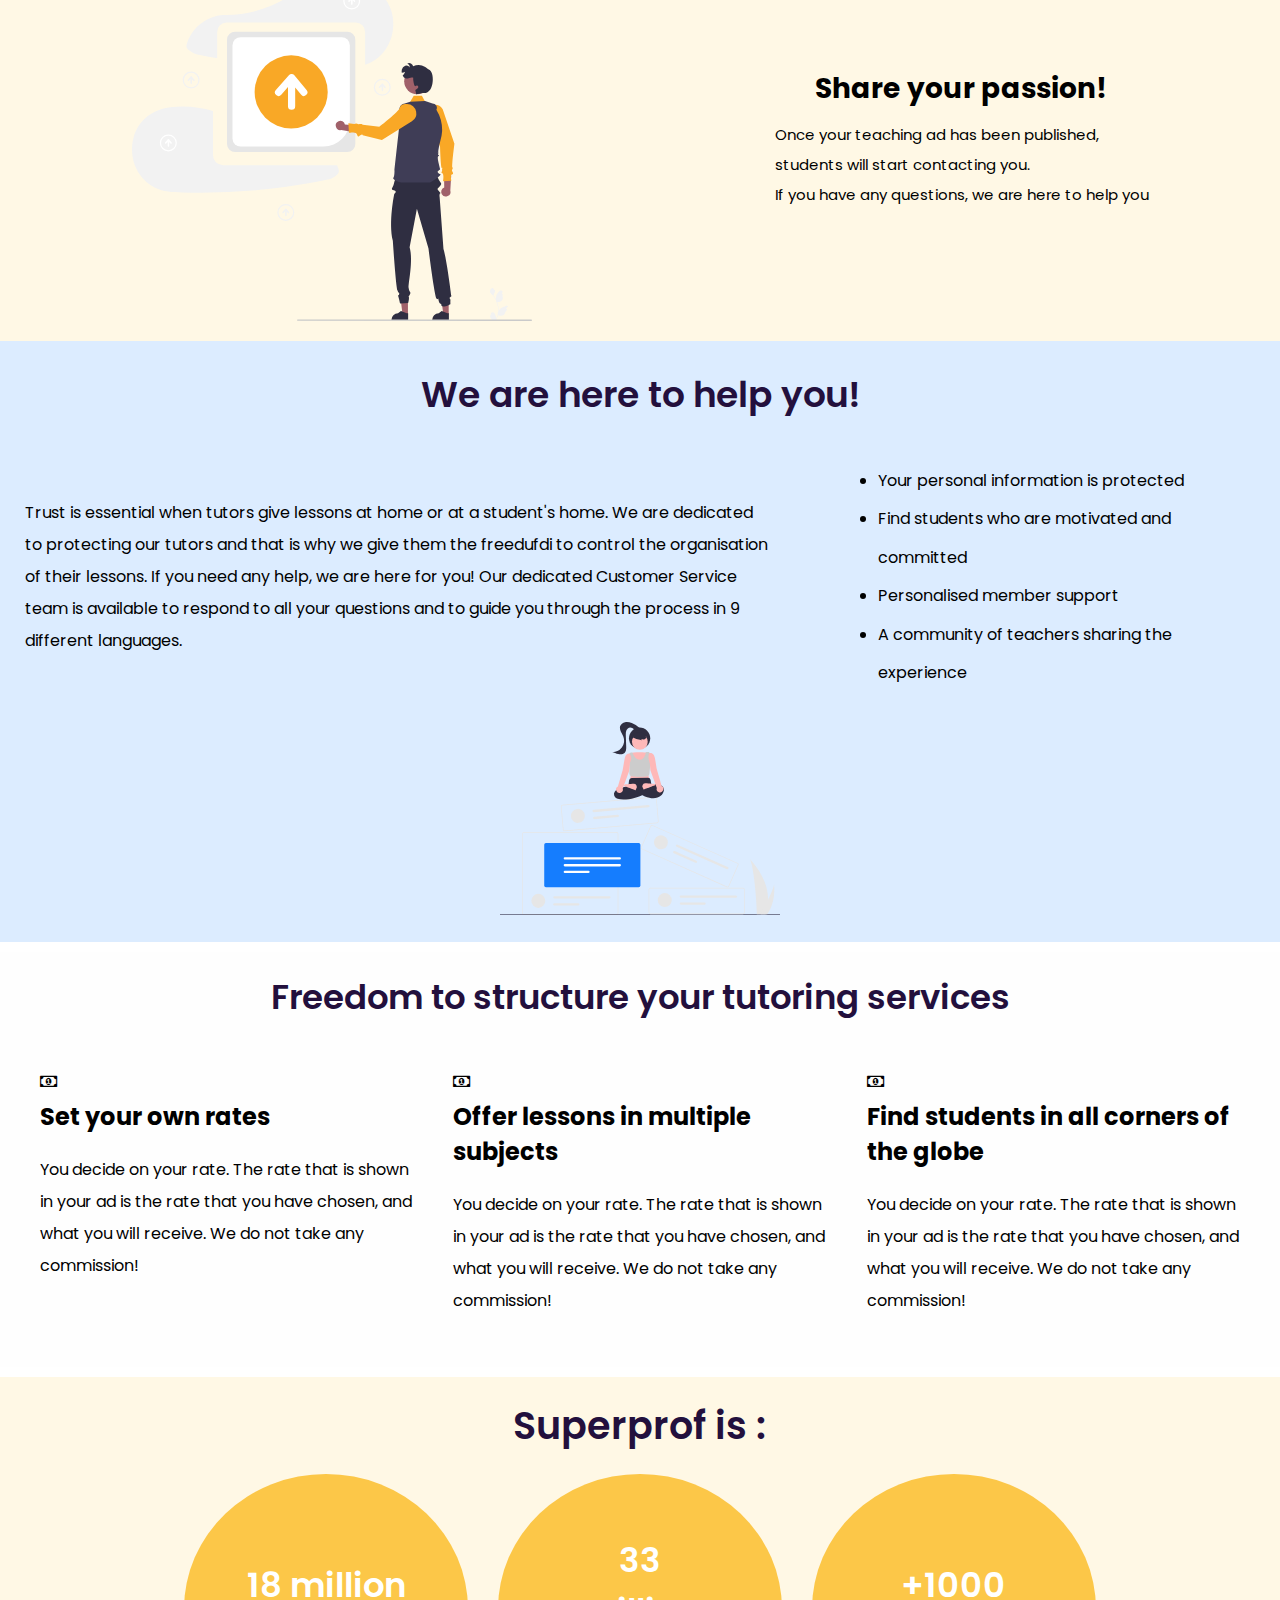
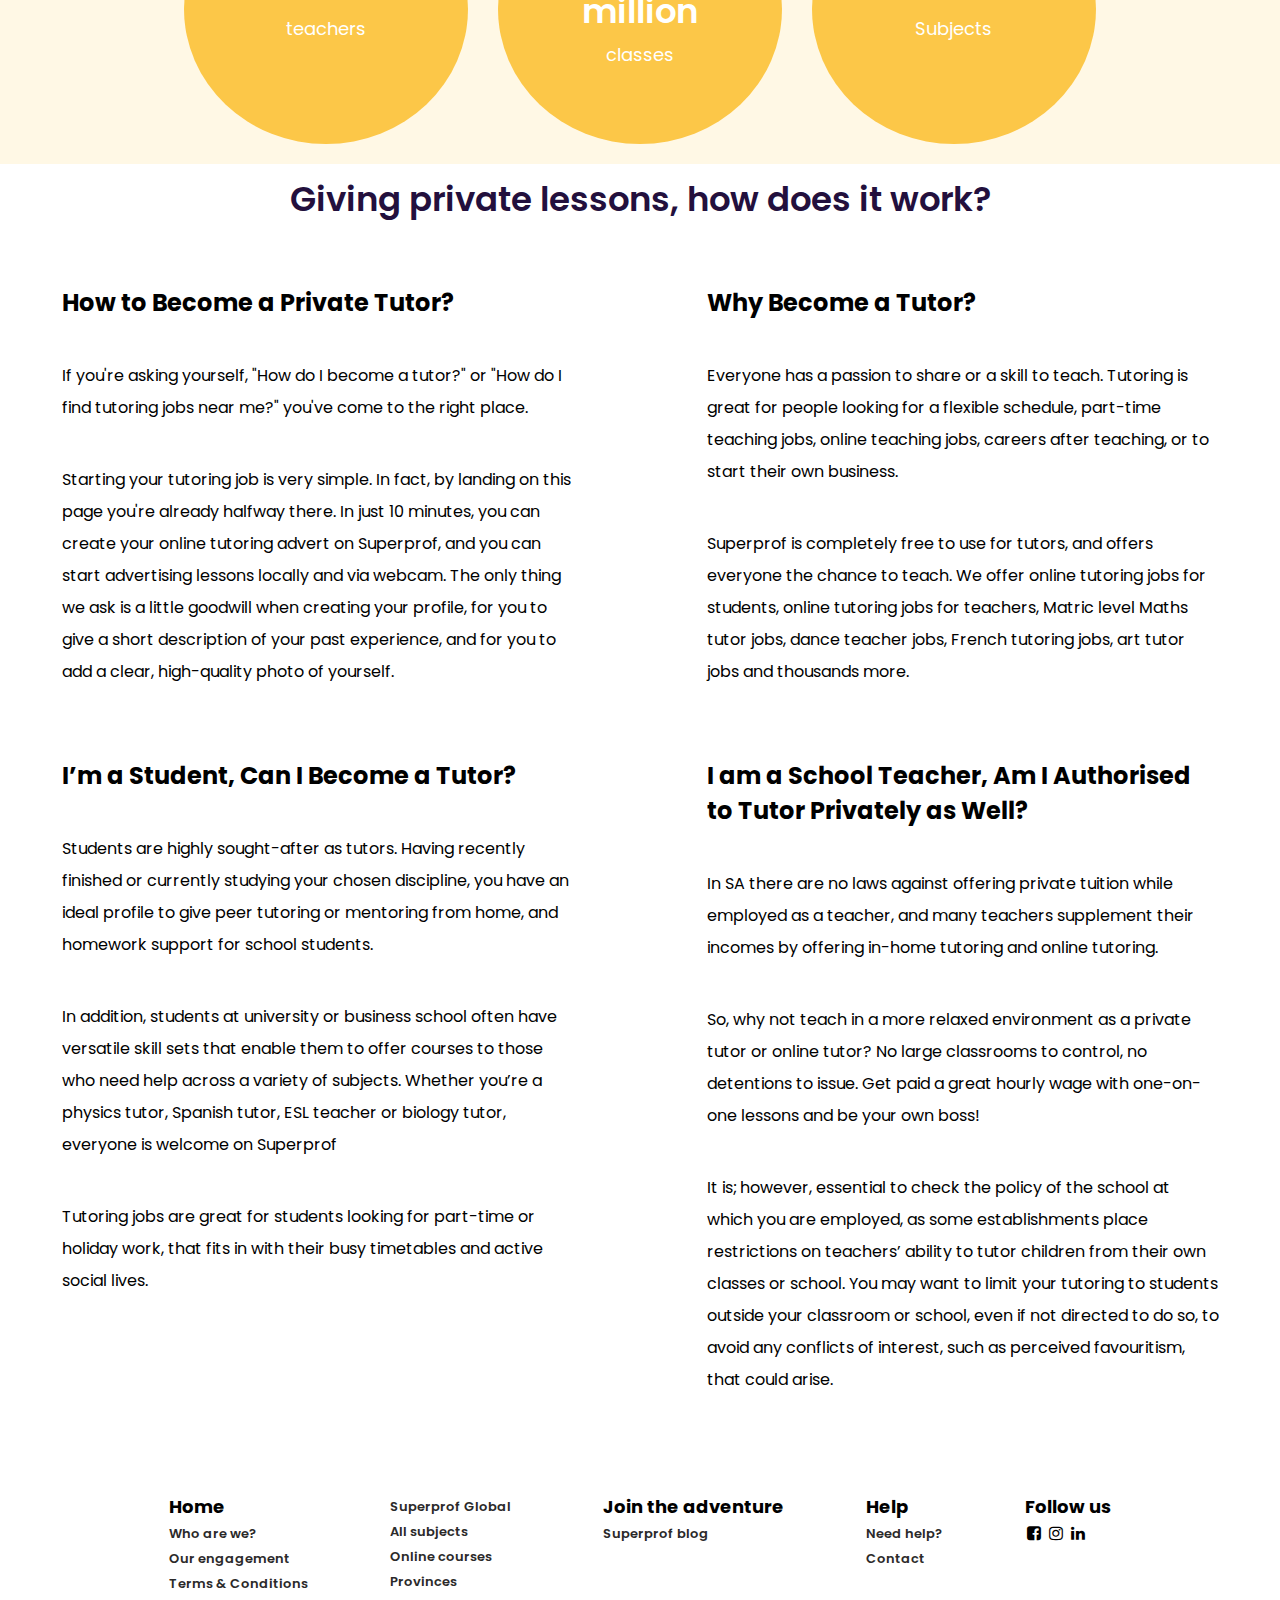
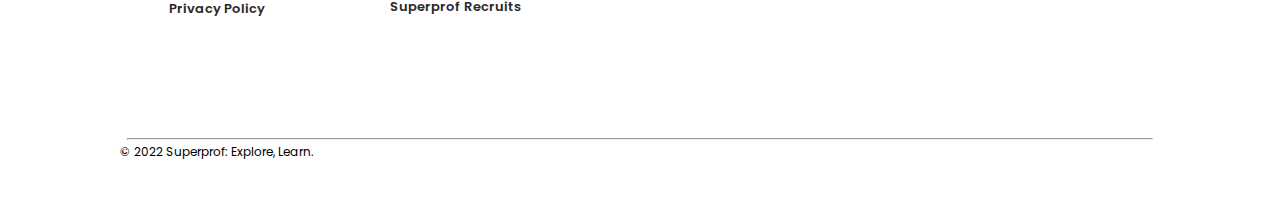
==== commit 07c2d0b5: "ok dad" ====
--- a/super.html
+++ b/super.html
@@ -240,7 +240,7 @@
         </div>
         <div class="col-users">
           <span>+1000</span>
-          <p>subjects</p>
+          <p>Subjects</p>
         </div>
       </div>
     </section>
--- a/super.css
+++ b/super.css
@@ -479,26 +479,28 @@
   margin-left: 120px;
 }
 footer hr {
-  height: 0.5px;
+  height: 0.3px;
   width: 80%;
-  background-color: gray;
+  background-color: rgb(146, 144, 144);
 }
 
 footer .wrapper {
   width: 100%;
-  height: 400px;
+  height: 300px;
   background-color: white;
   display: flex;
   justify-content: center;
+  align-items: center;
   text-align: center;
 }
 
 .footer-row {
+  height: 200px;
   padding: 10px;
   width: 80%;
   display: flex;
   justify-content: space-around;
-  align-items: center;
+  align-items: flex-start;
 }
 
 .footer-col {
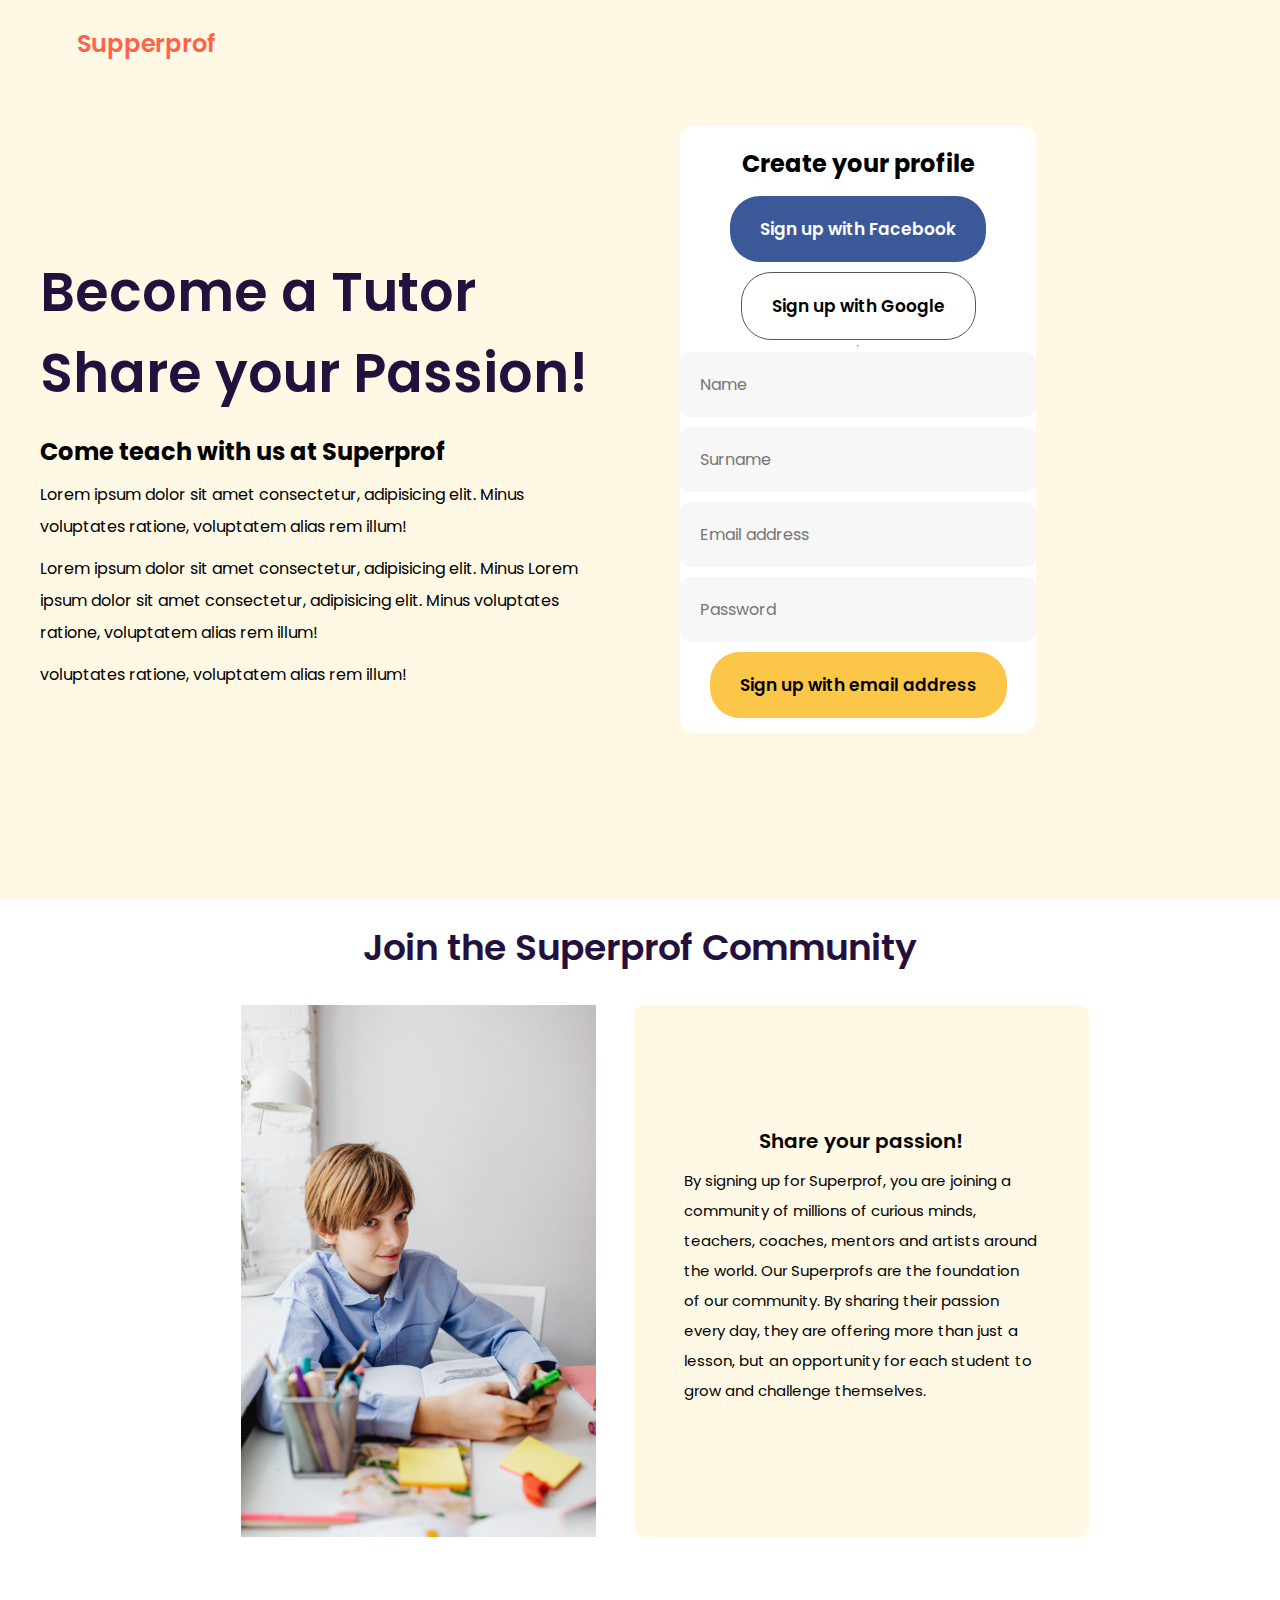
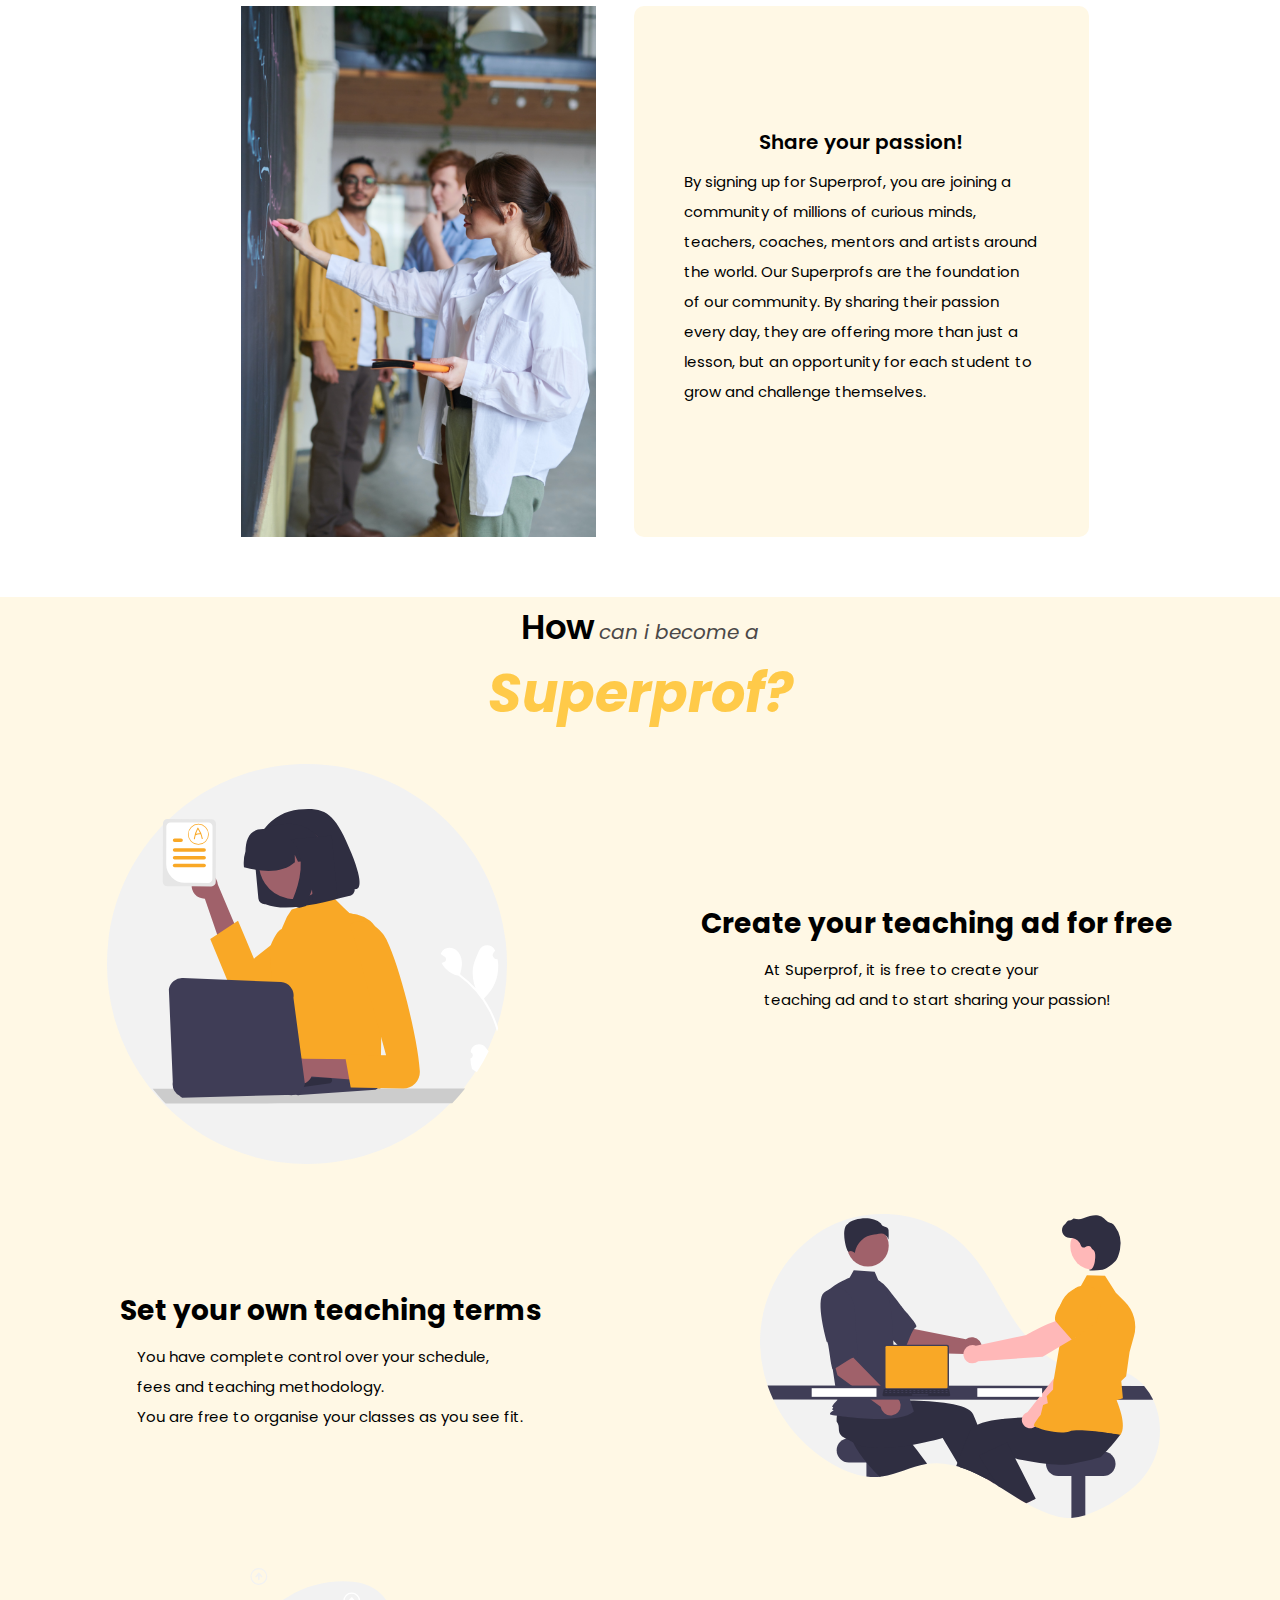
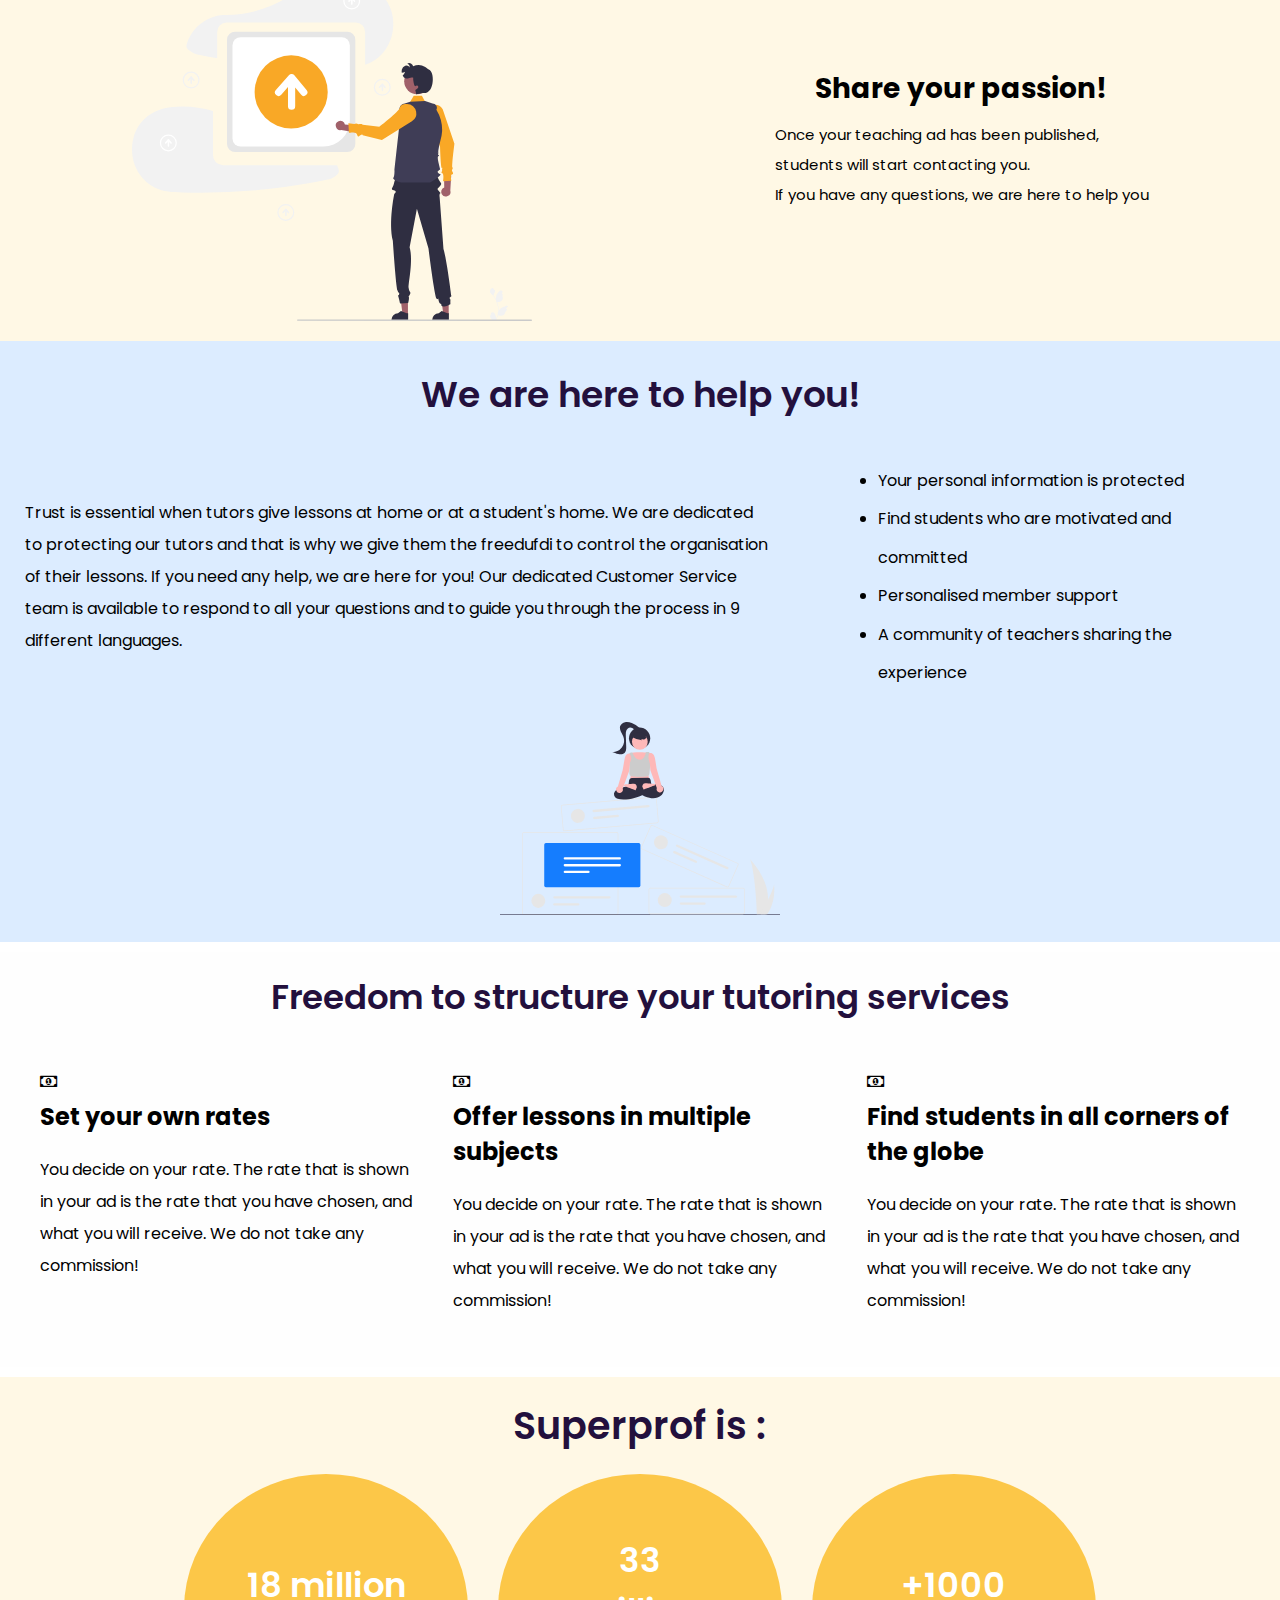
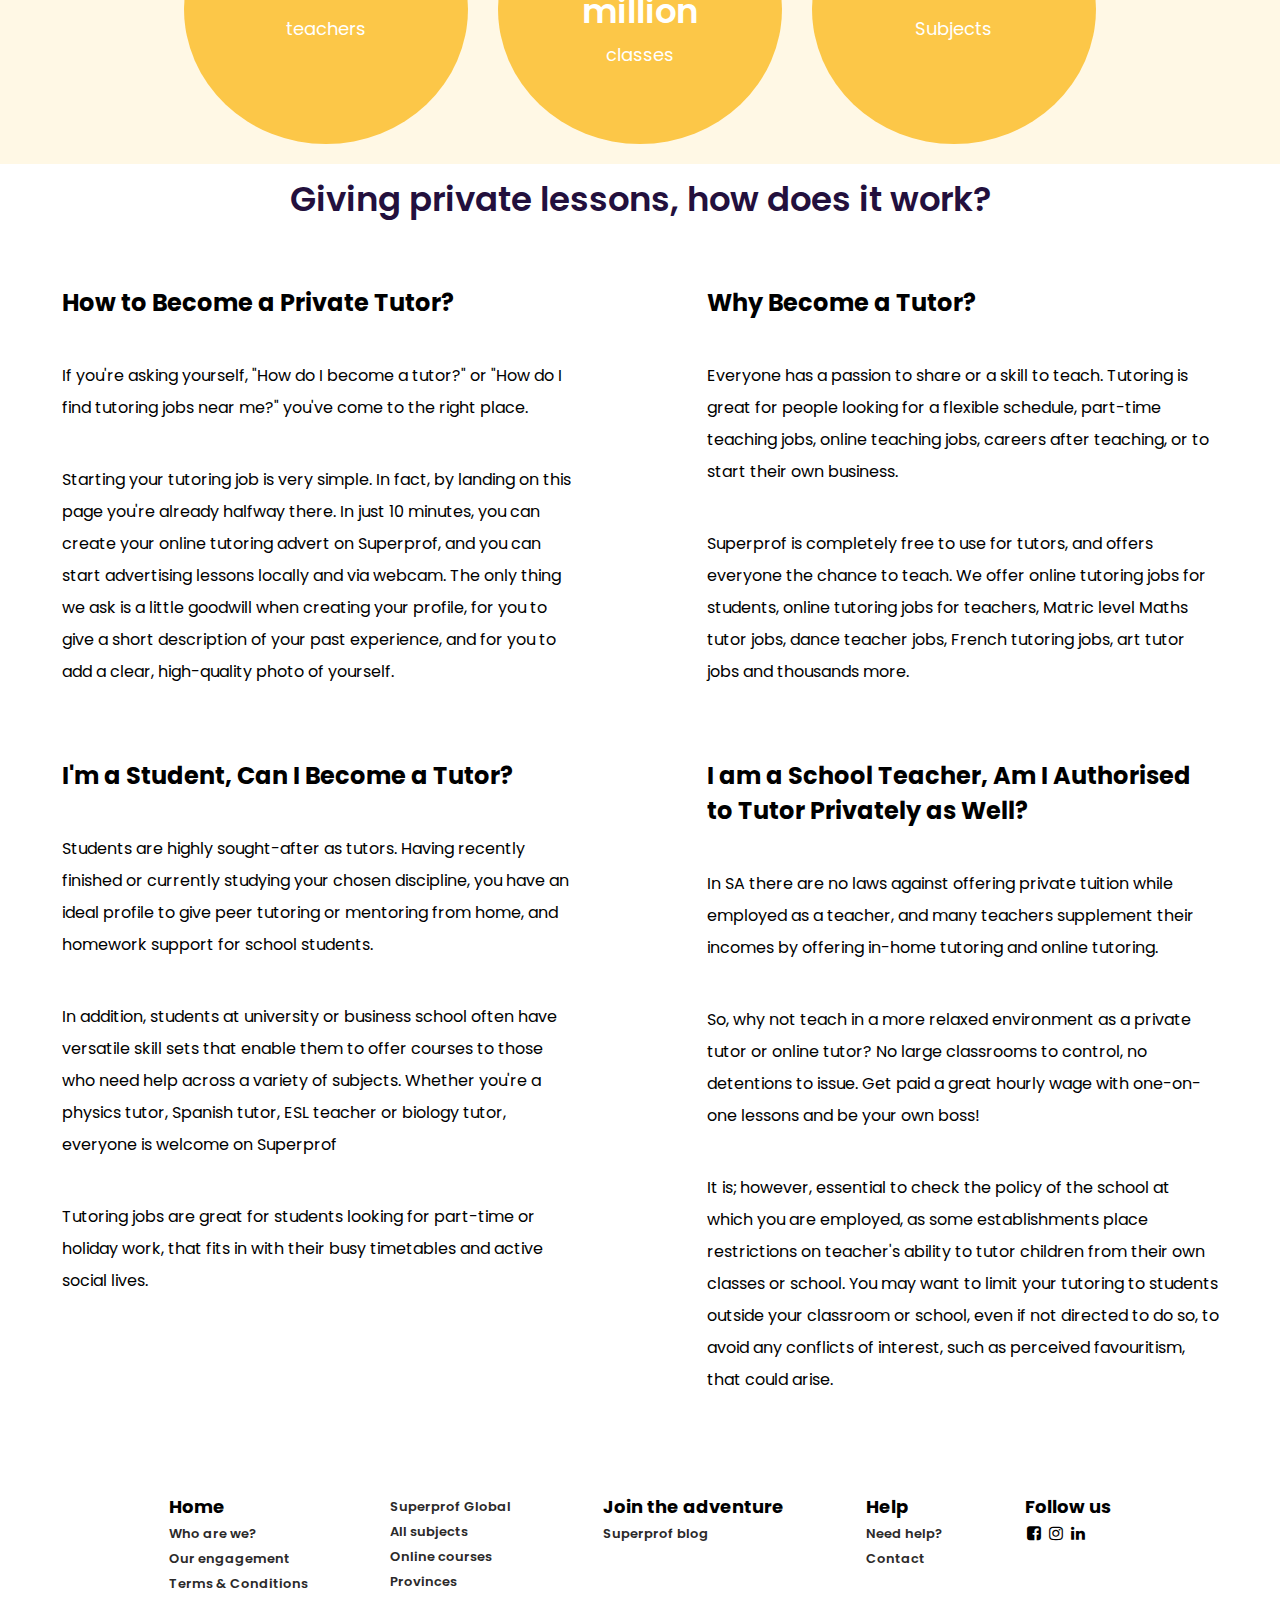
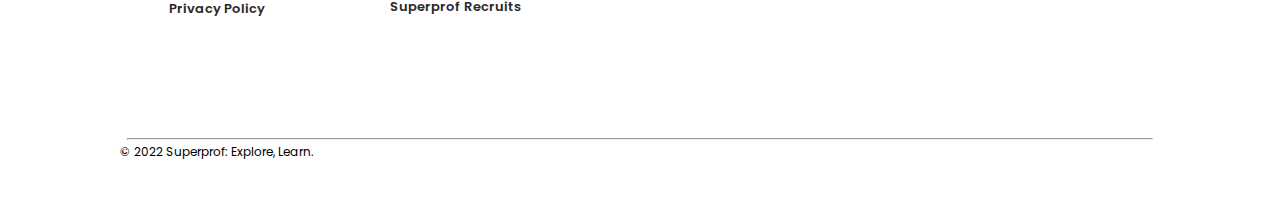
==== commit 754c8953: "responsiveness added" ====
--- a/super.html
+++ b/super.html
@@ -283,7 +283,7 @@
       </div>
       <div class="lesson-row">
         <div class="lesson-col">
-          <h2>I’m a Student, Can I Become a Tutor?</h2>
+          <h2>I'm a Student, Can I Become a Tutor?</h2>
           <p>
             Students are highly sought-after as tutors. Having recently finished
             or currently studying your chosen discipline, you have an ideal
@@ -293,7 +293,7 @@
           <p>
             In addition, students at university or business school often have
             versatile skill sets that enable them to offer courses to those who
-            need help across a variety of subjects. Whether you’re a physics
+            need help across a variety of subjects. Whether you're a physics
             tutor, Spanish tutor, ESL teacher or biology tutor, everyone is
             welcome on Superprof
           </p>
@@ -321,7 +321,7 @@
           <p>
             It is; however, essential to check the policy of the school at which
             you are employed, as some establishments place restrictions on
-            teachers’ ability to tutor children from their own classes or
+            teacher's ability to tutor children from their own classes or
             school. You may want to limit your tutoring to students outside your
             classroom or school, even if not directed to do so, to avoid any
             conflicts of interest, such as perceived favouritism, that could
--- a/super.css
+++ b/super.css
@@ -523,3 +523,86 @@
   cursor: pointer;
   margin: 5px 2px;
 }
+
+@media (max-width: 850px) {
+  /* .illustration img {
+    width: 100px;
+  } */
+  .become-col img {
+    width: 200px;
+  }
+  .service h1 {
+    font-size: 24px;
+  }
+  .service-row {
+    display: flex;
+    flex-direction: column;
+  }
+  .service-col {
+    margin: 20px;
+  }
+  .users h1 {
+    font-size: 24px;
+  }
+  .row-users {
+    display: flex;
+    flex-direction: column;
+    justify-content: center;
+    align-items: center;
+  }
+
+  .col-users {
+    width: 170px;
+  }
+
+  .lesson h1 {
+    font-size: 26px;
+  }
+  .lesson-col h2 {
+    font-size: 18px;
+  }
+
+  .lesson-row {
+    display: flex;
+    flex-direction: column;
+    justify-content: center;
+    align-items: center;
+  }
+  .lesson-col {
+    width: 75%;
+  }
+  .lesson-col p {
+    font-size: 18px;
+    width: 100%;
+  }
+  div.help-col {
+    width: 80%;
+  }
+  div.help-list {
+    width: 70%;
+  }
+  footer {
+    height: 400px;
+    margin-top: 100px;
+    display: flex;
+    flex-direction: column;
+  }
+  .wrapper {
+    height: 100%;
+  }
+  .footer-row {
+    height: 100%;
+    display: flex;
+    flex-direction: column;
+  }
+  footer hr {
+    position: relative;
+    top: 100px;
+    align-self: center;
+  }
+  footer p {
+    position: relative;
+    top: 100px;
+    align-self: flex-start;
+  }
+}
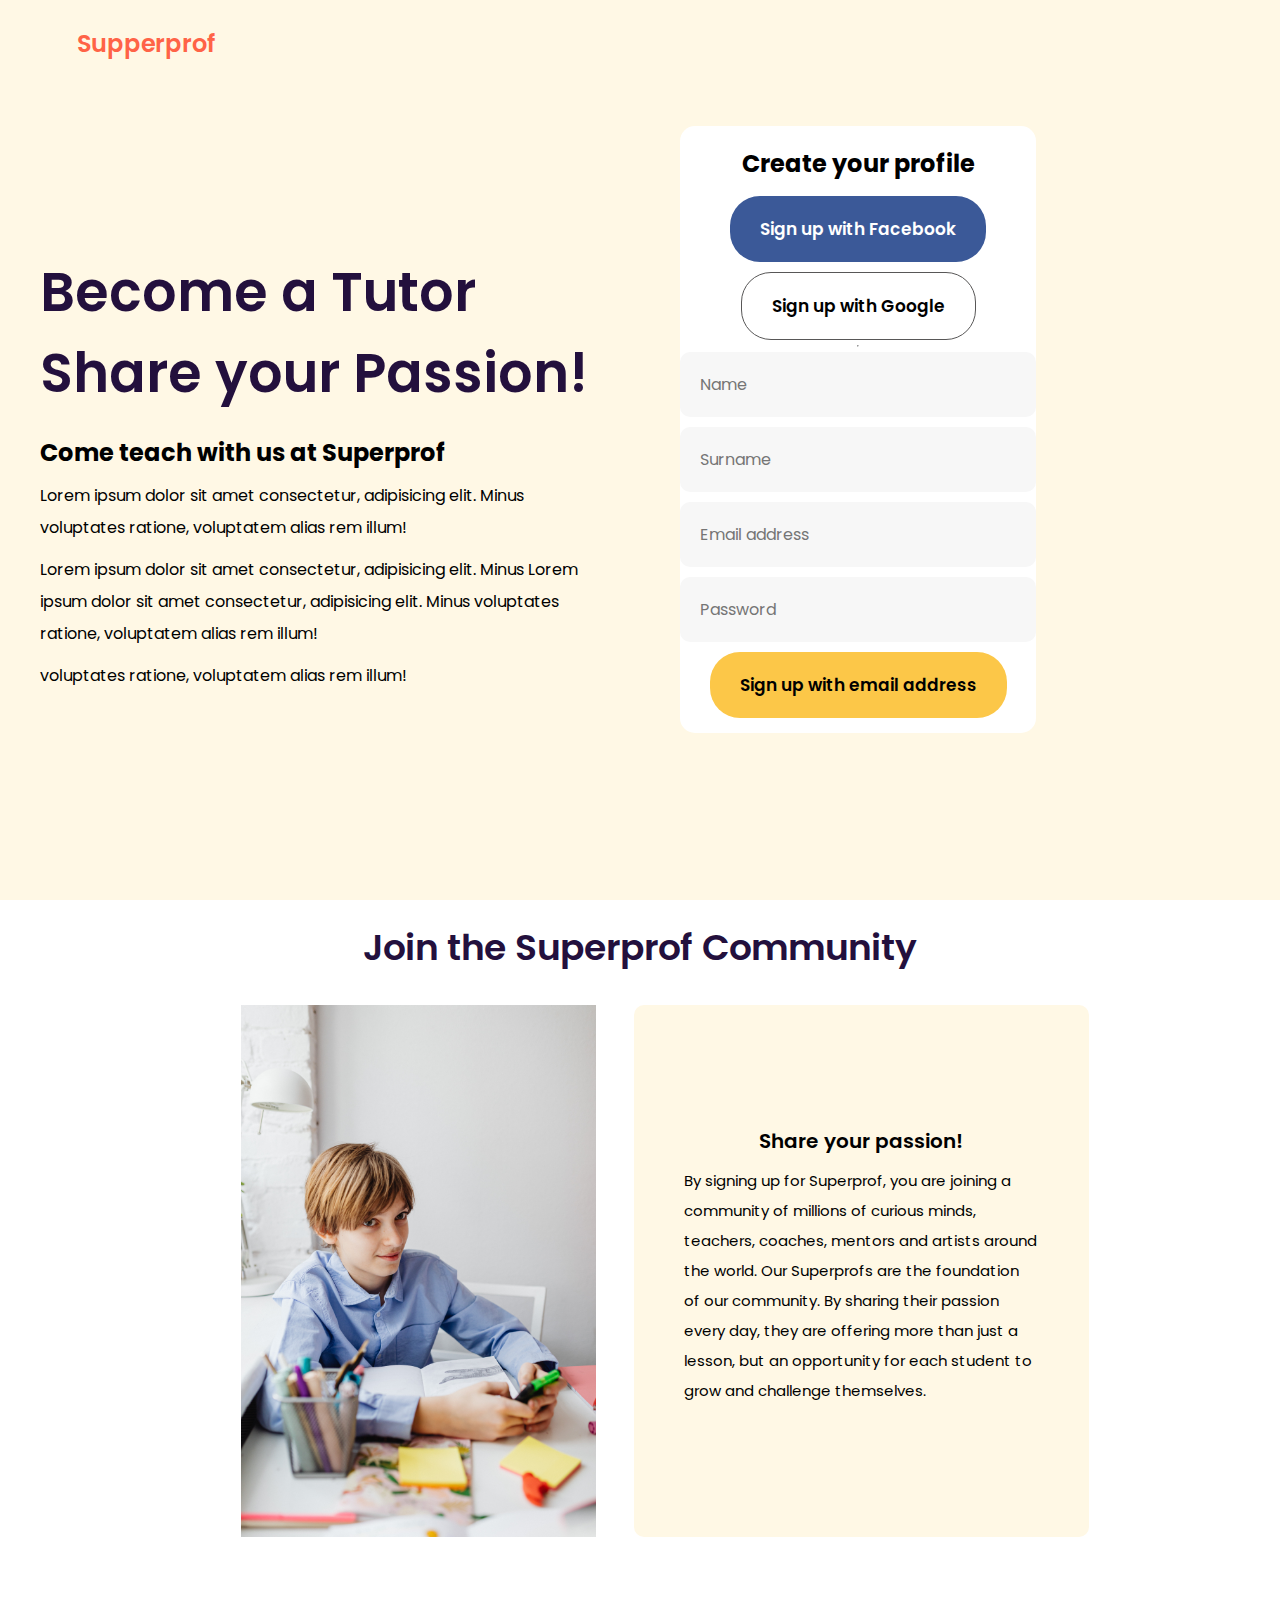
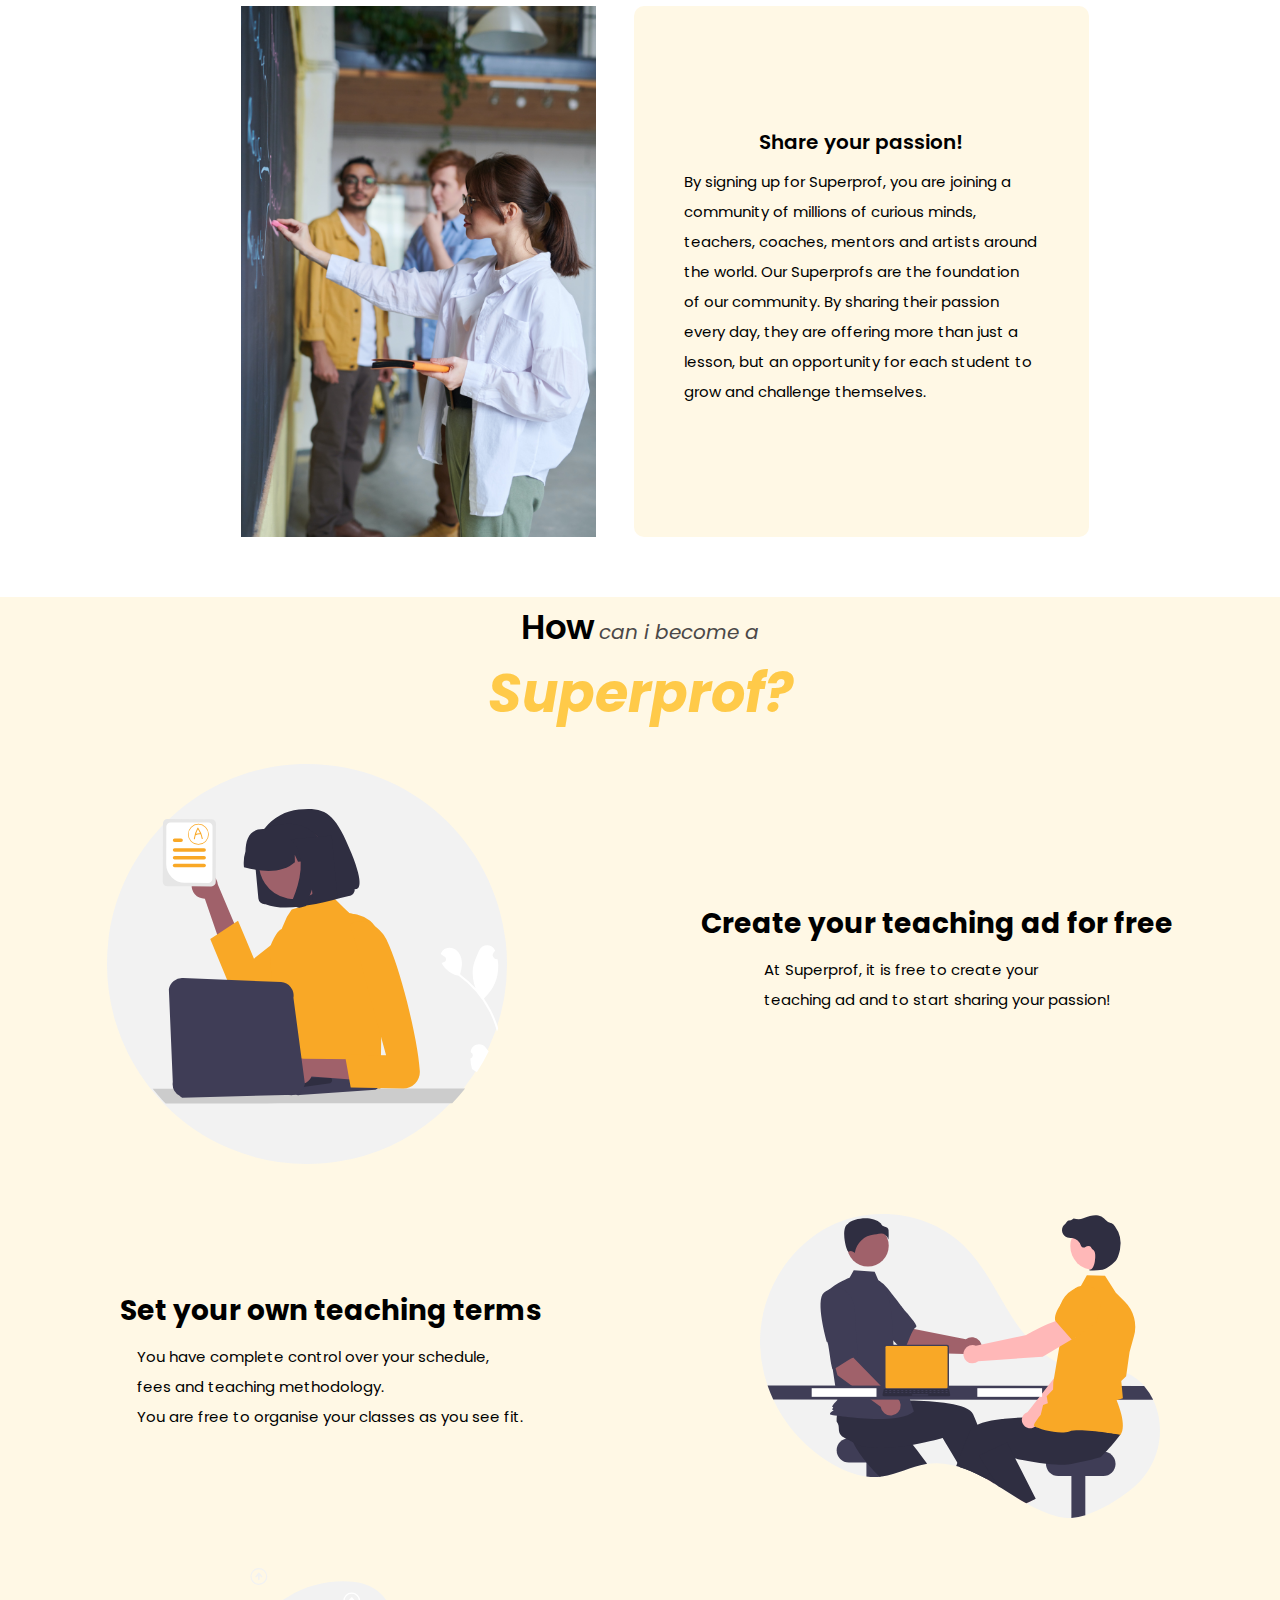
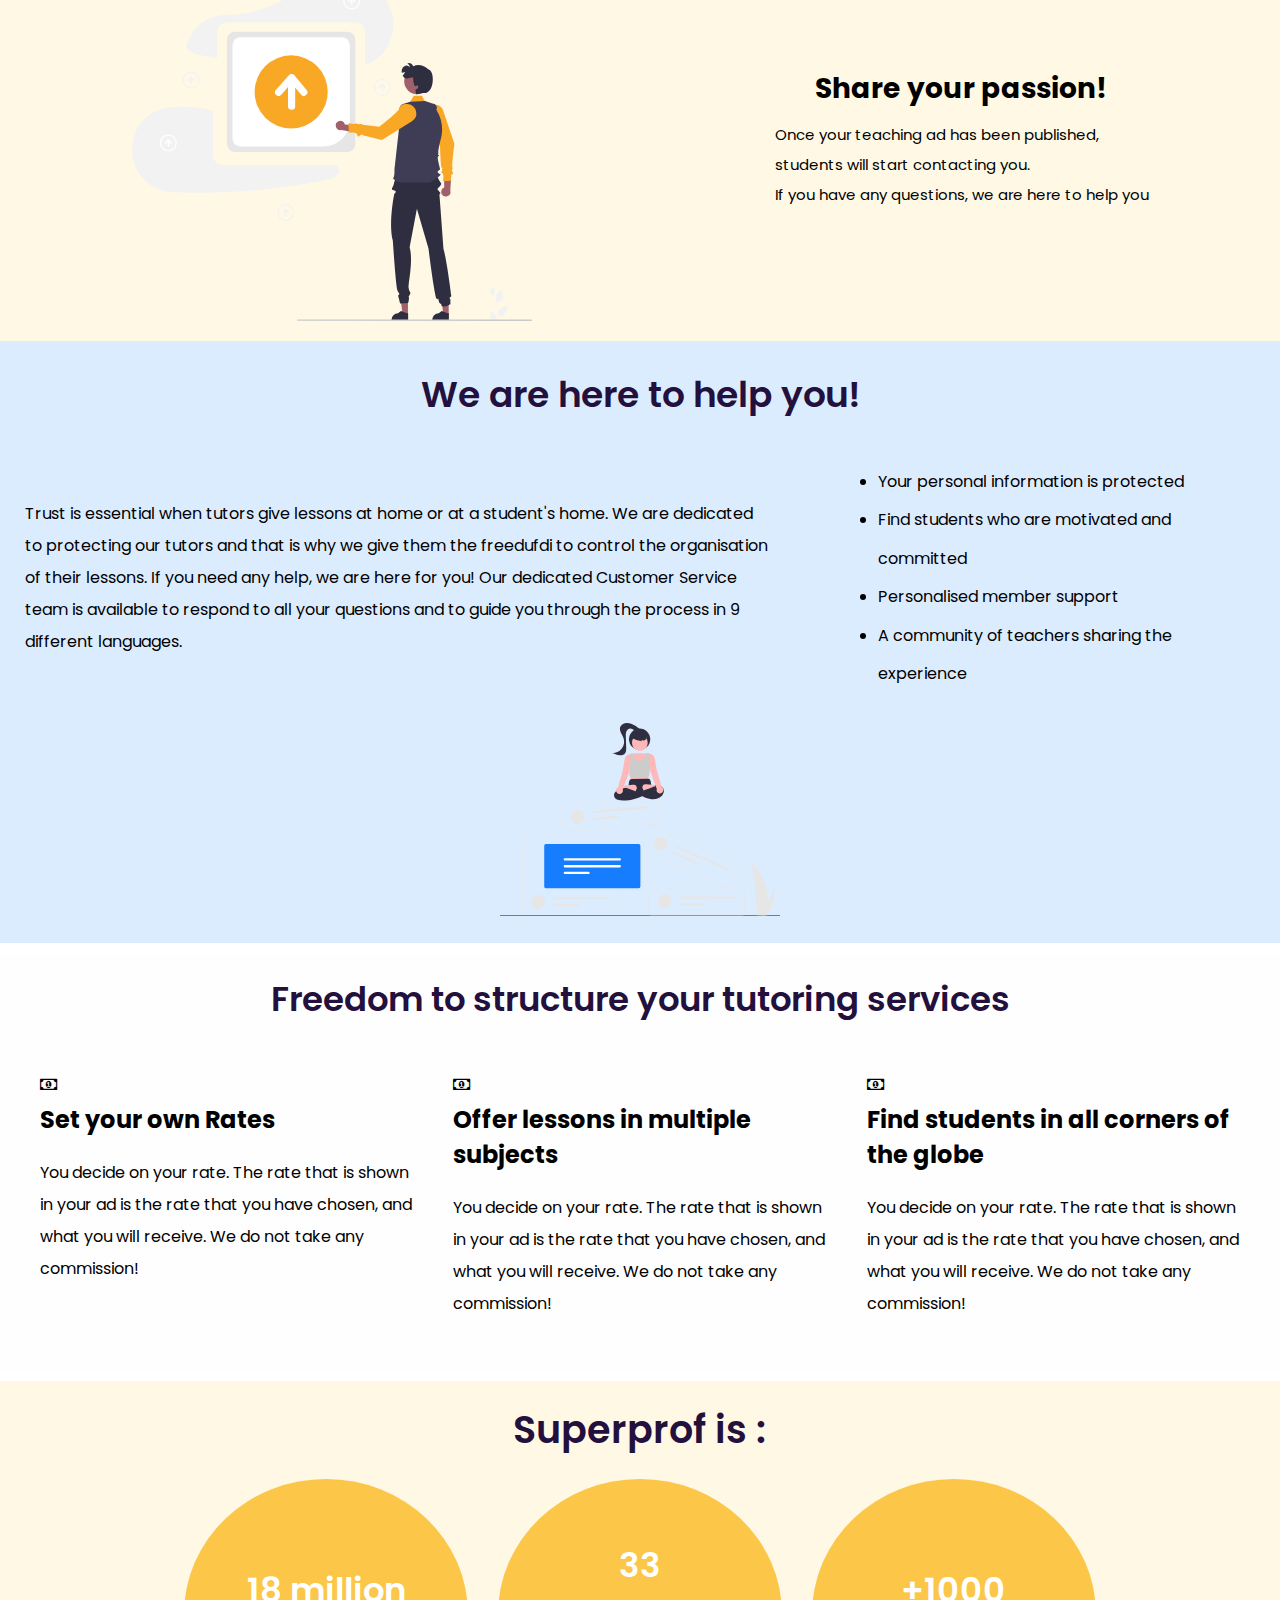
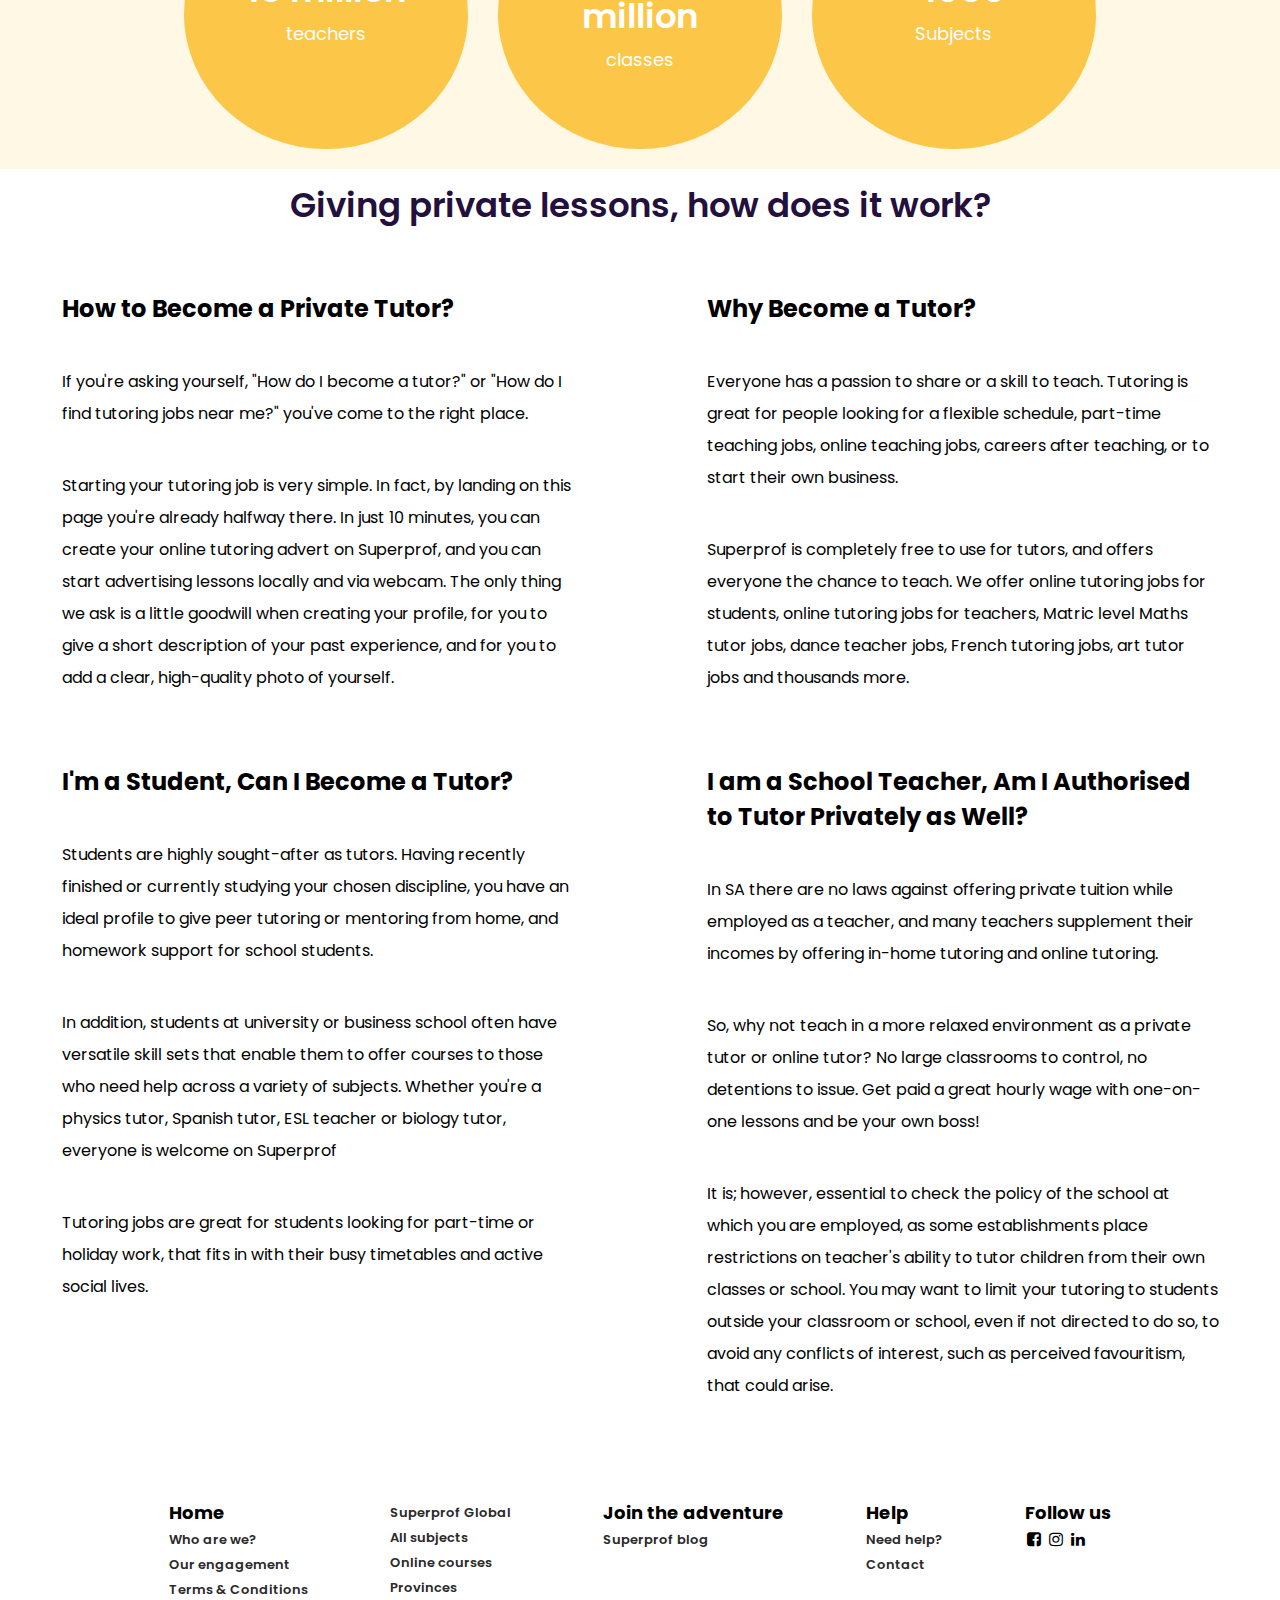
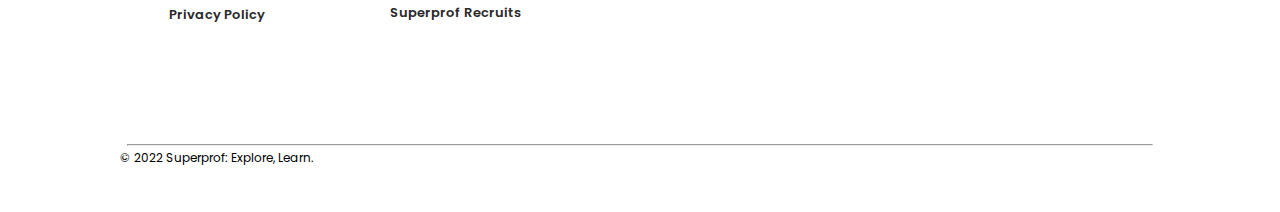
==== commit 9ef9ad7d: "added" ====
--- a/super.html
+++ b/super.html
@@ -199,7 +199,7 @@
       <div class="service-row">
         <div class="service-col">
           <i class="fa fa fa-money"></i>
-          <h2>Set your own rates</h2>
+          <h2>Set your own Rates</h2>
           <p>
             You decide on your rate. The rate that is shown in your ad is the
             rate that you have chosen, and what you will receive. We do not take
--- a/super.css
+++ b/super.css
@@ -47,7 +47,7 @@
 h1 {
   font-size: 54px;
   font-weight: 600;
-  margin: 10px 0;
+  margin: 11px 0;
   color: #23103d;
 }
 
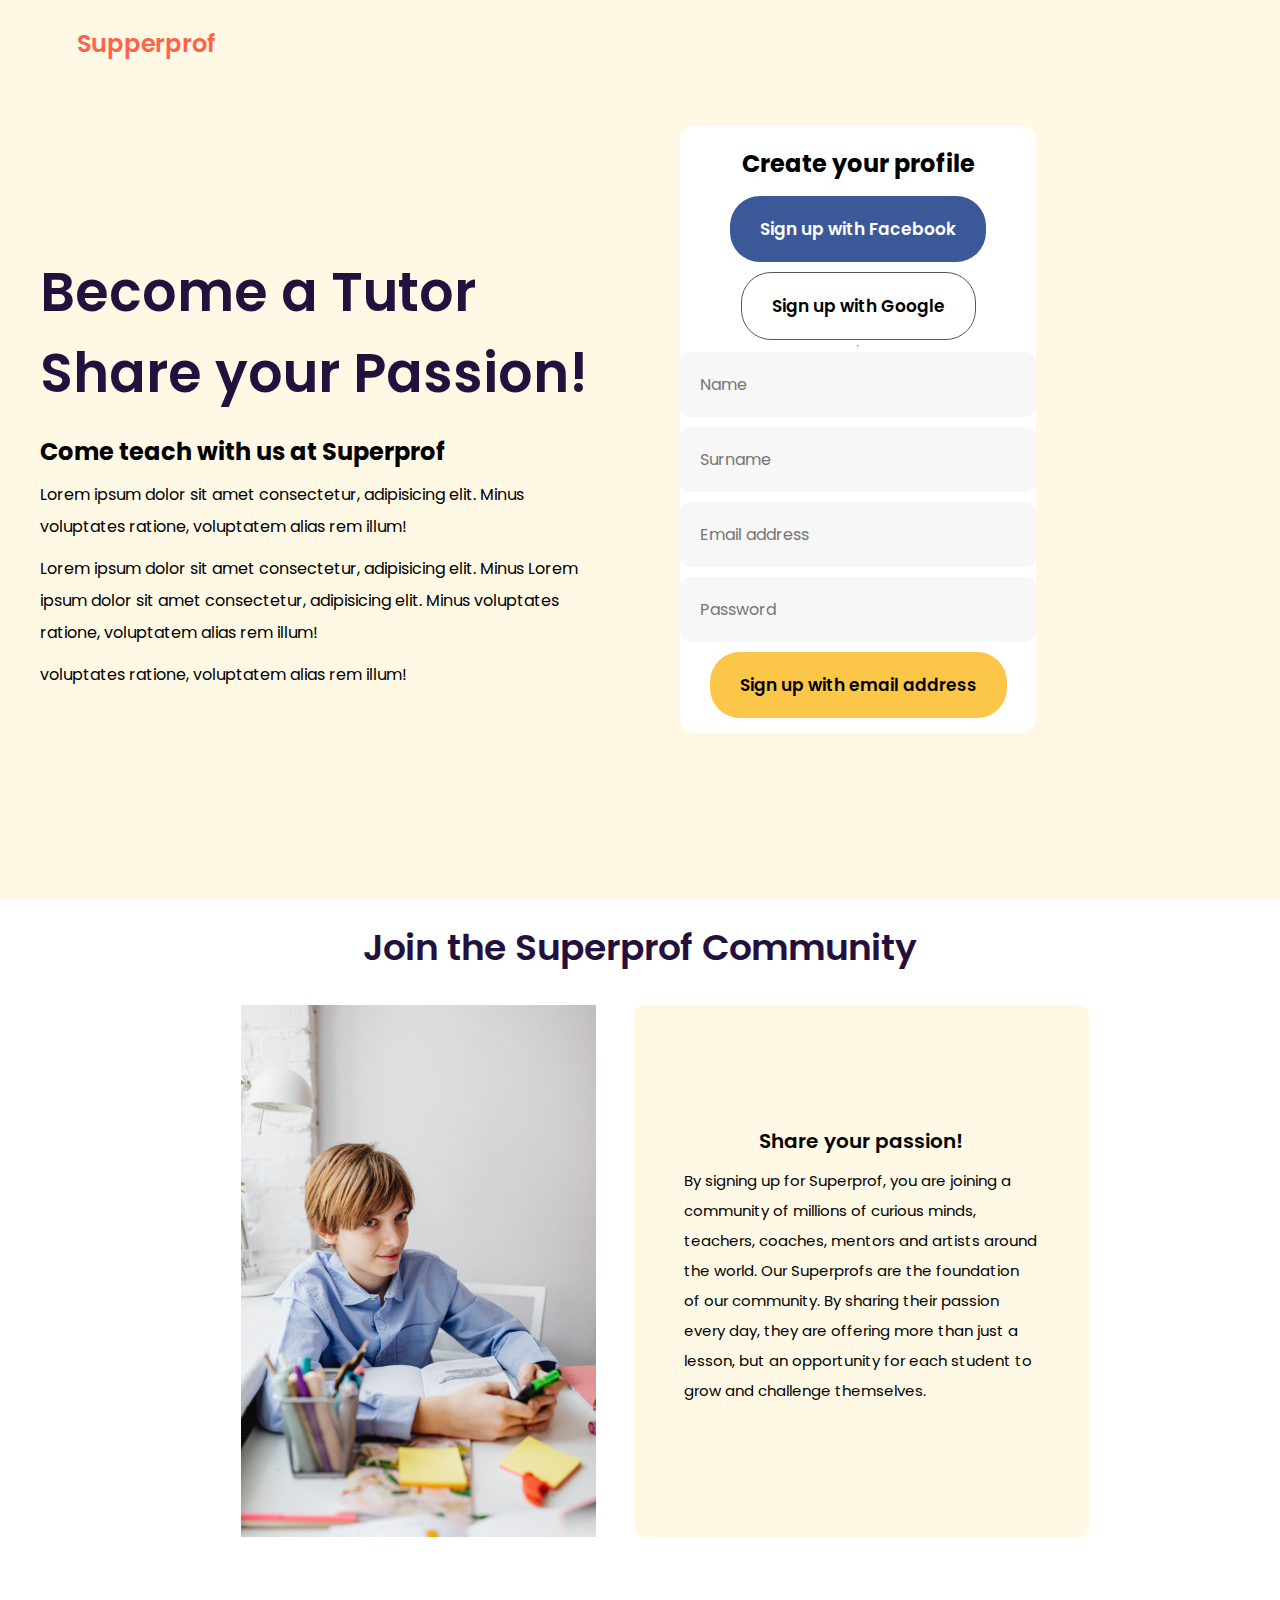
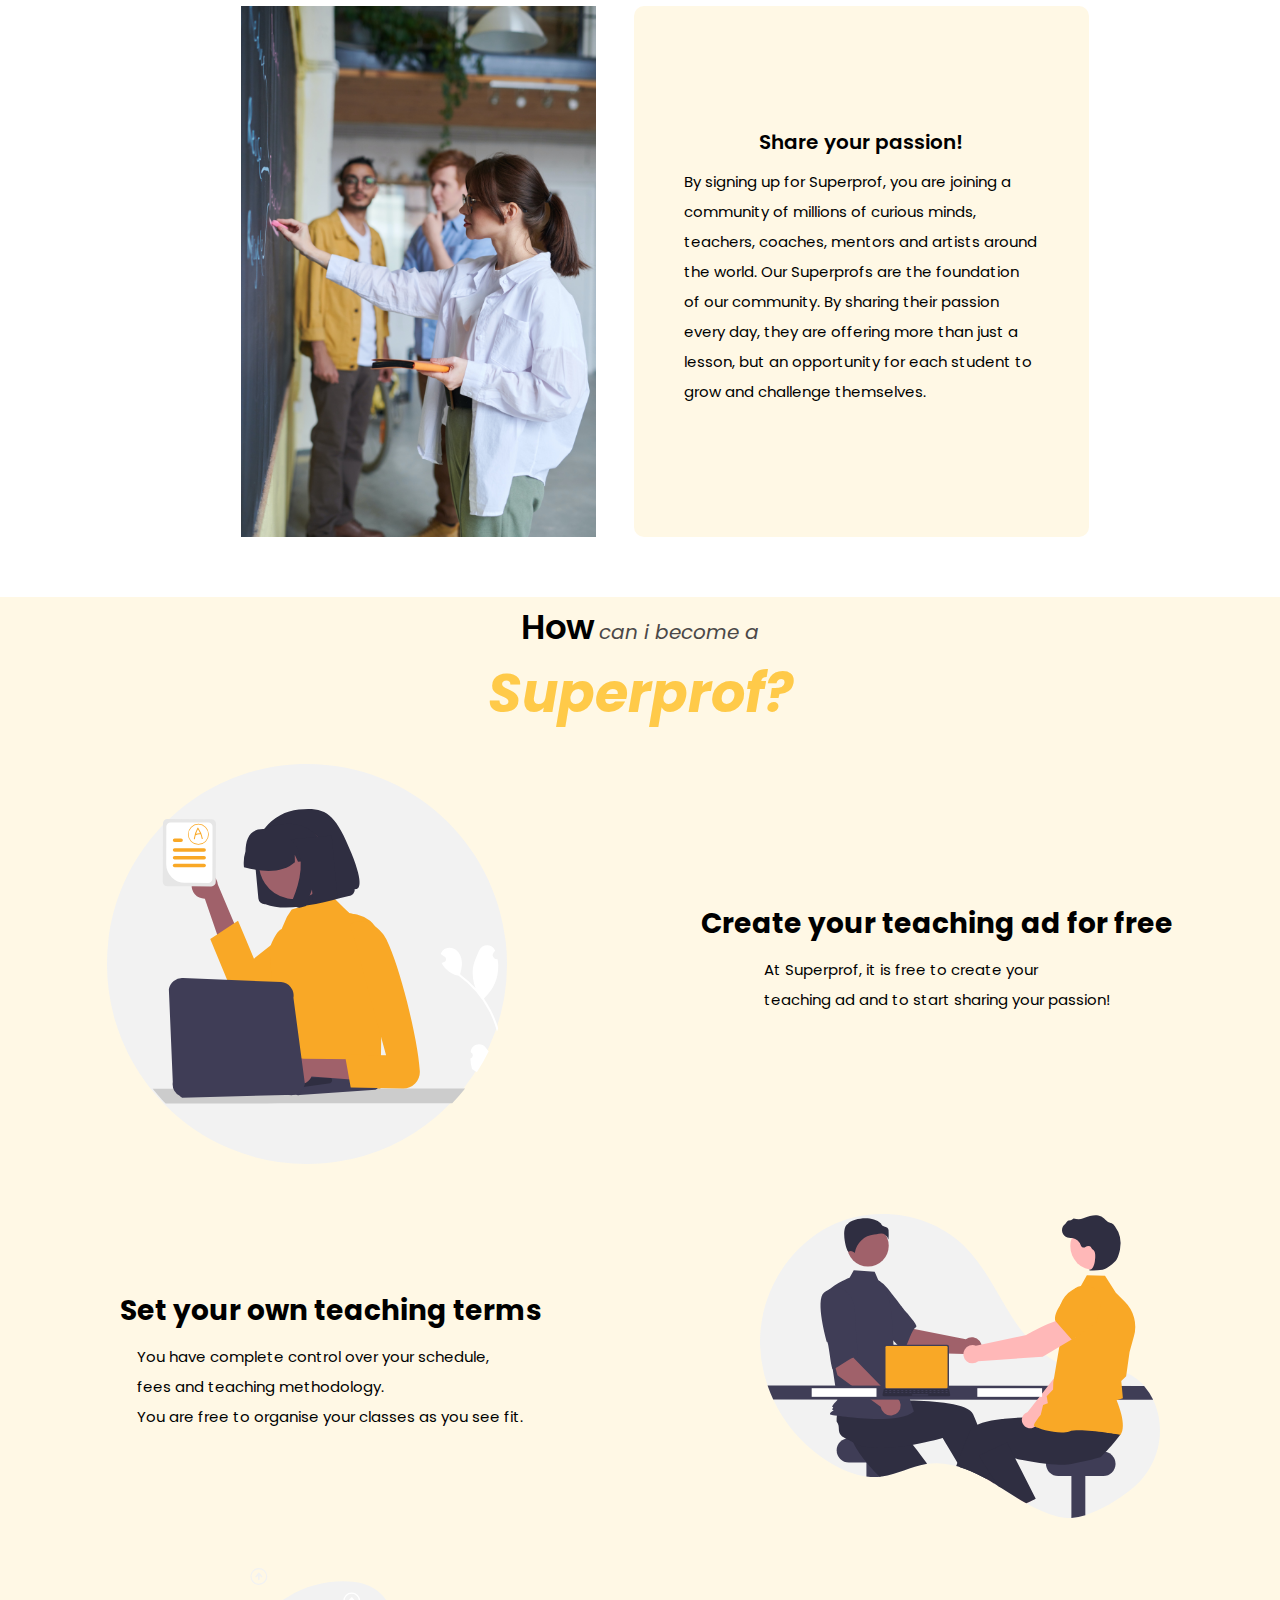
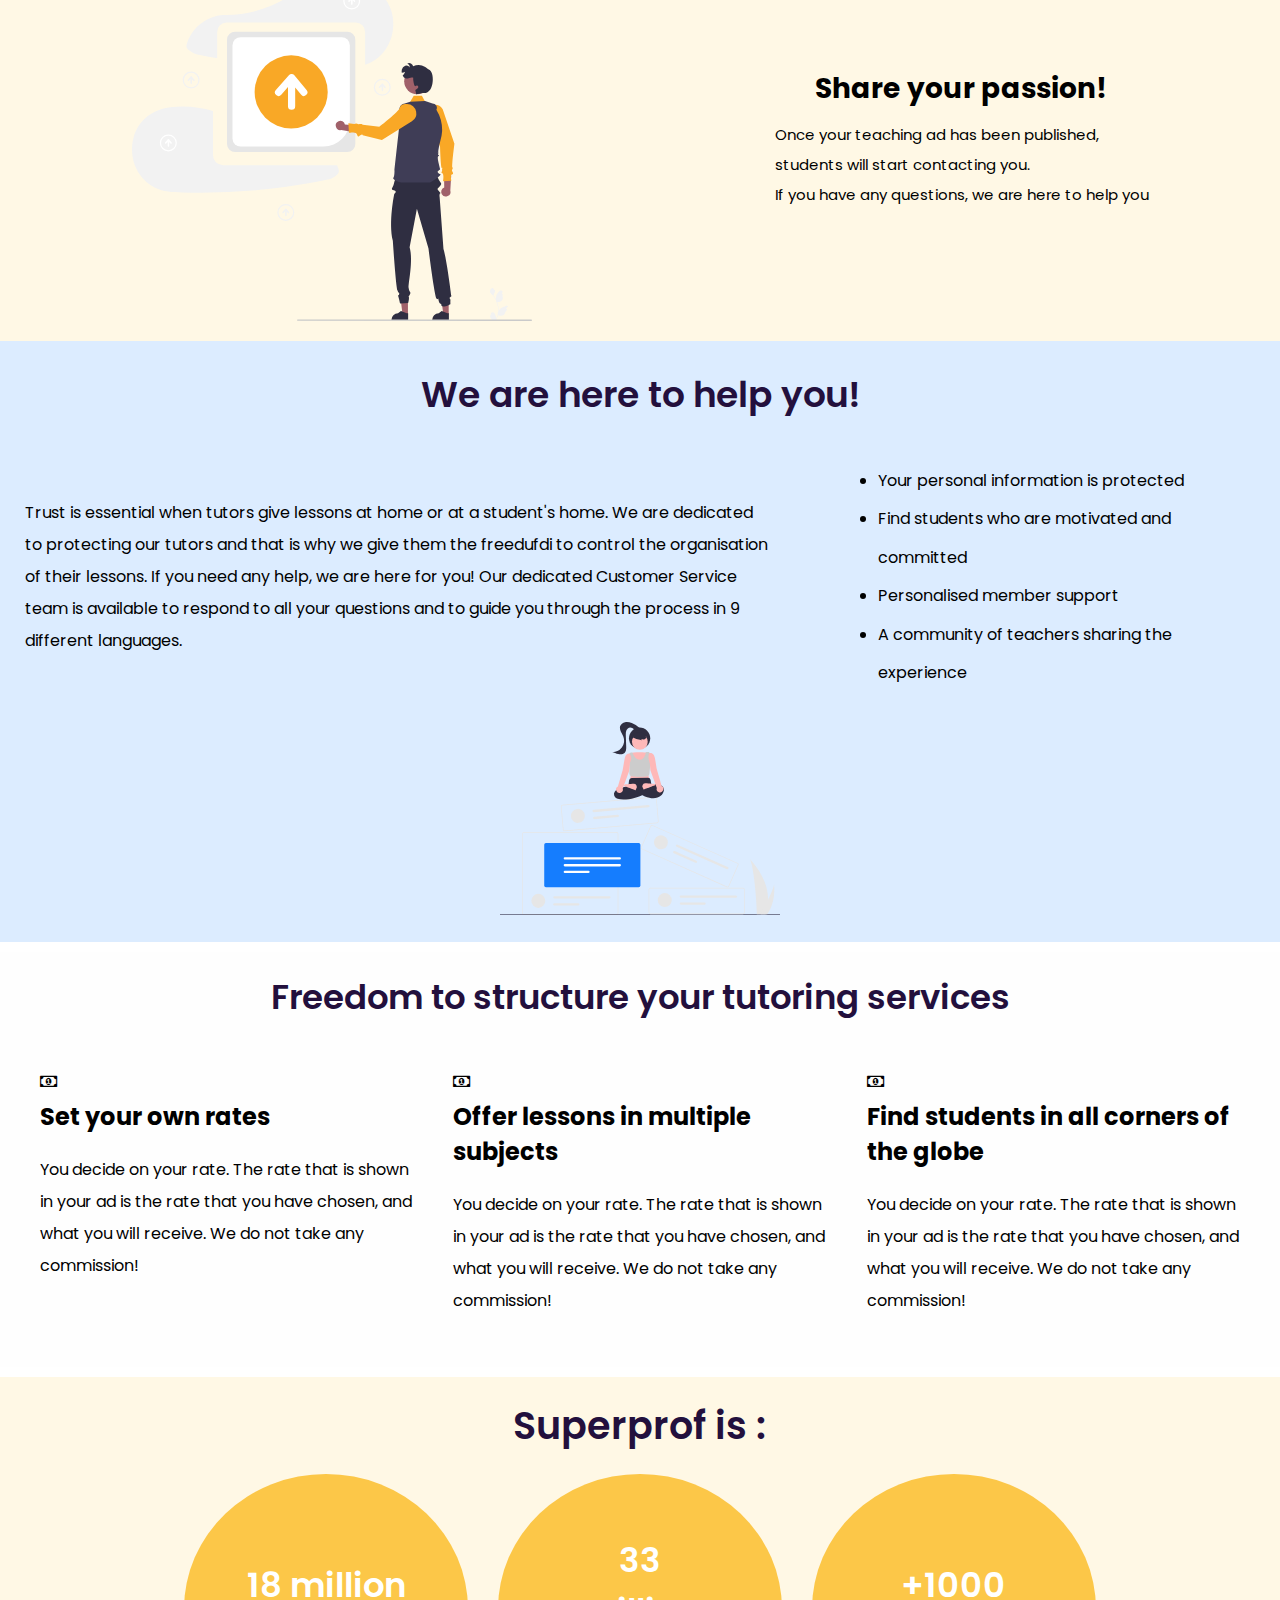
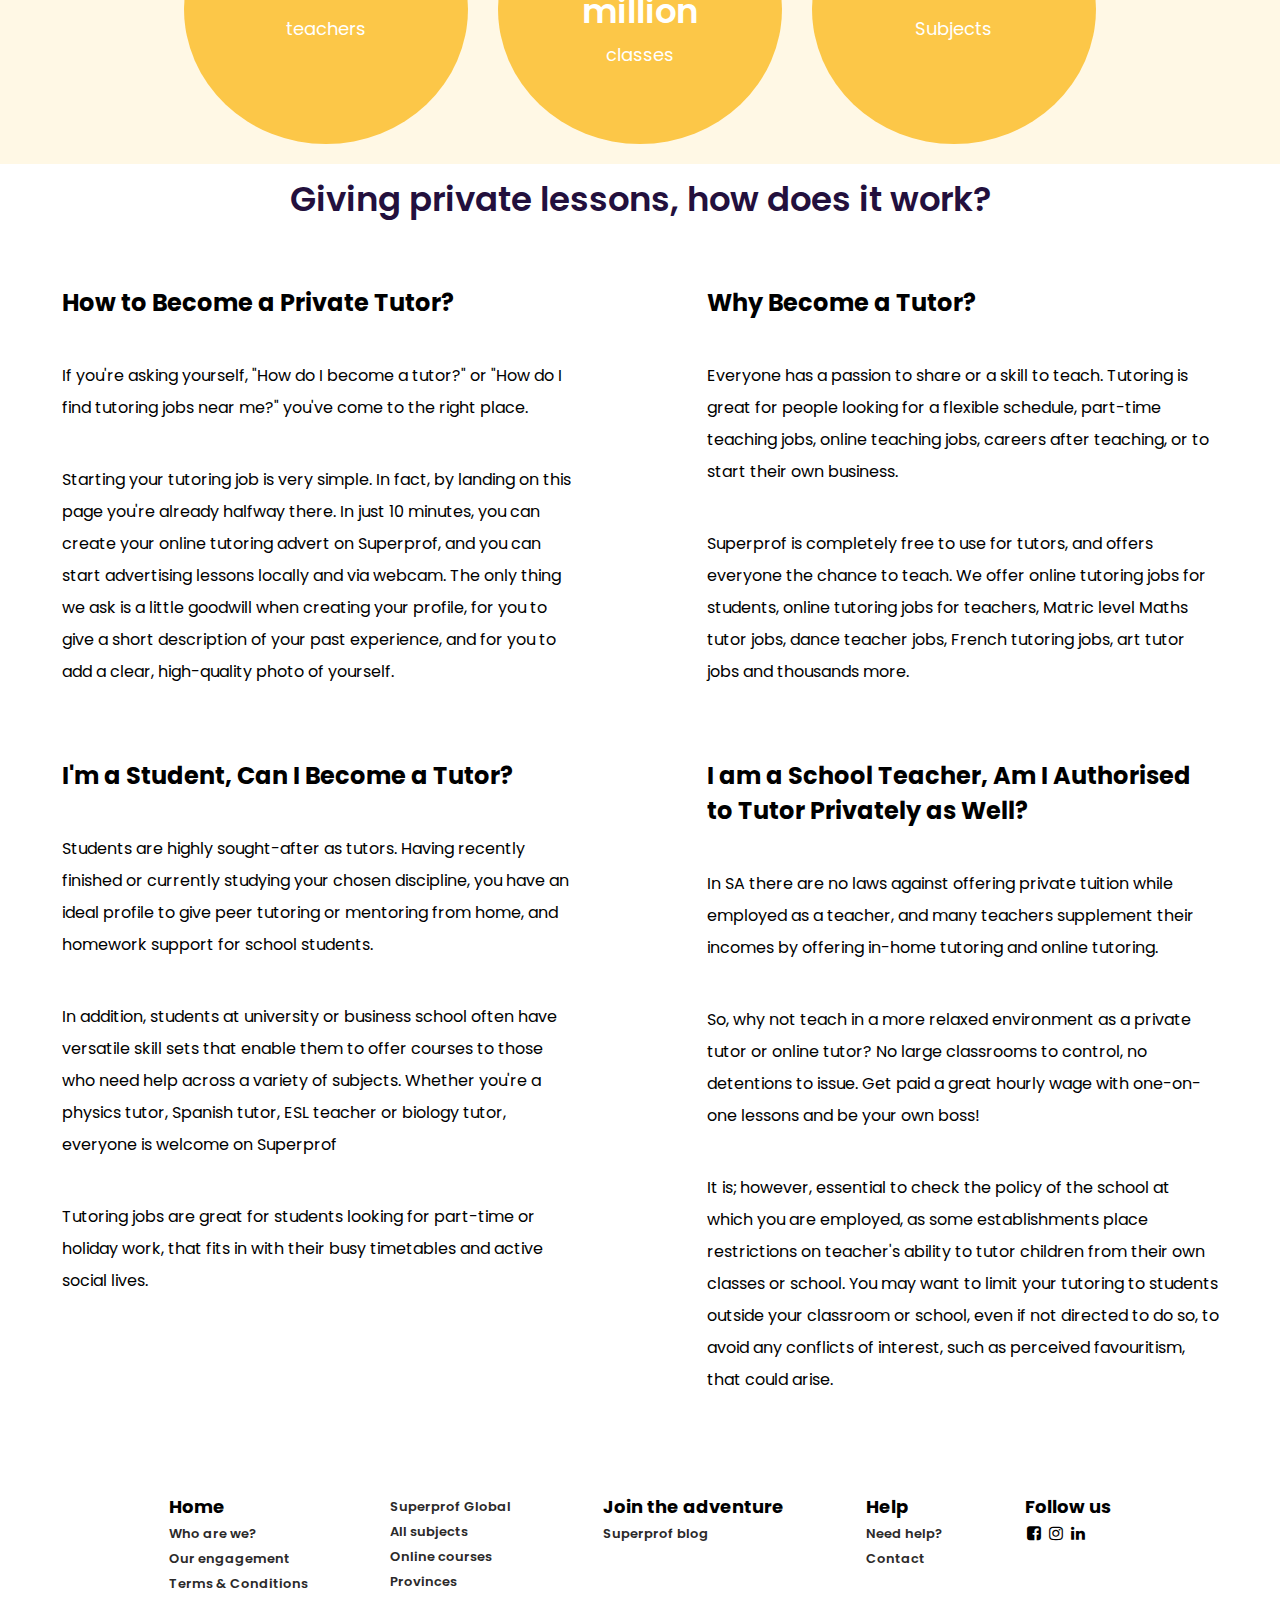
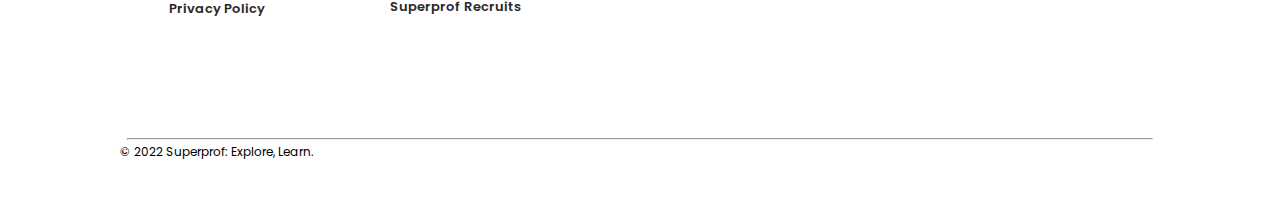
==== commit b8ca39ca: "added" ====
--- a/super.html
+++ b/super.html
@@ -199,7 +199,7 @@
       <div class="service-row">
         <div class="service-col">
           <i class="fa fa fa-money"></i>
-          <h2>Set your own Rates</h2>
+          <h2>Set your own rates</h2>
           <p>
             You decide on your rate. The rate that is shown in your ad is the
             rate that you have chosen, and what you will receive. We do not take
--- a/super.css
+++ b/super.css
@@ -47,7 +47,7 @@
 h1 {
   font-size: 54px;
   font-weight: 600;
-  margin: 11px 0;
+  margin: 10px 0;
   color: #23103d;
 }
 
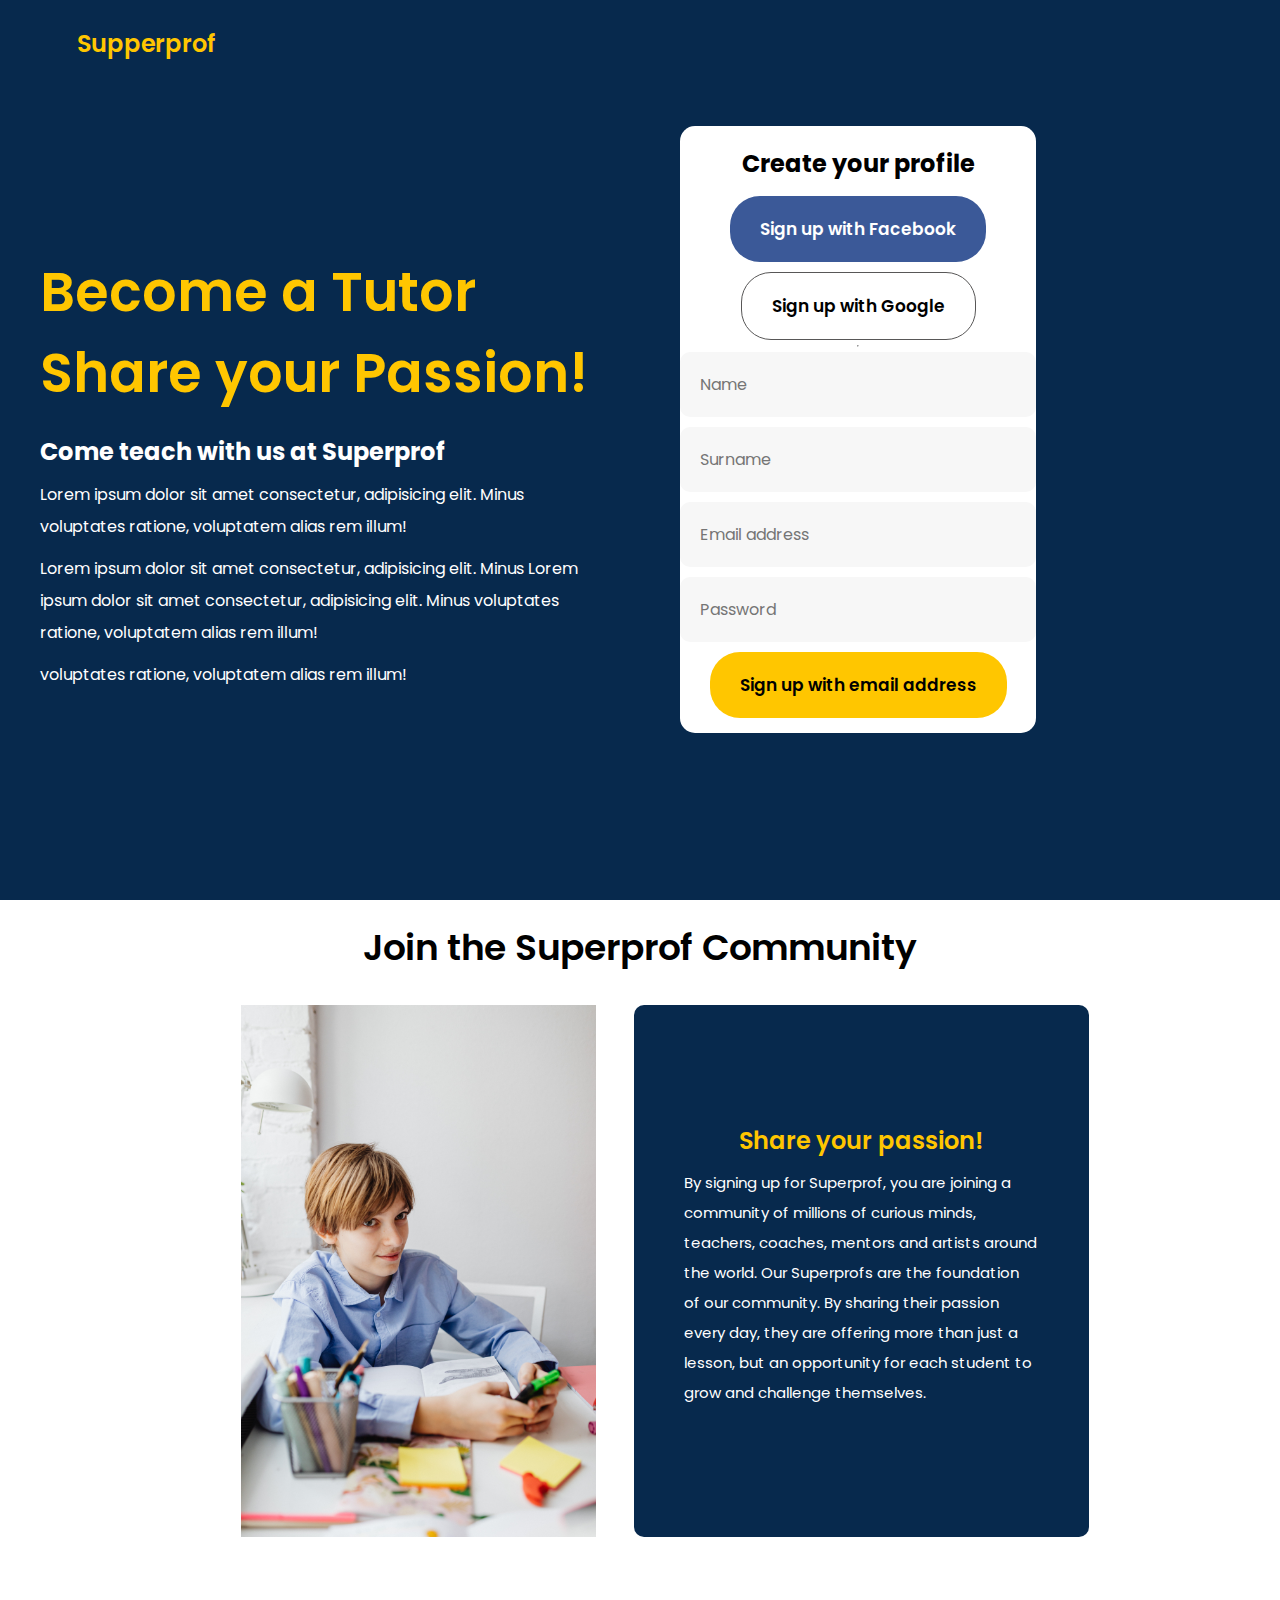
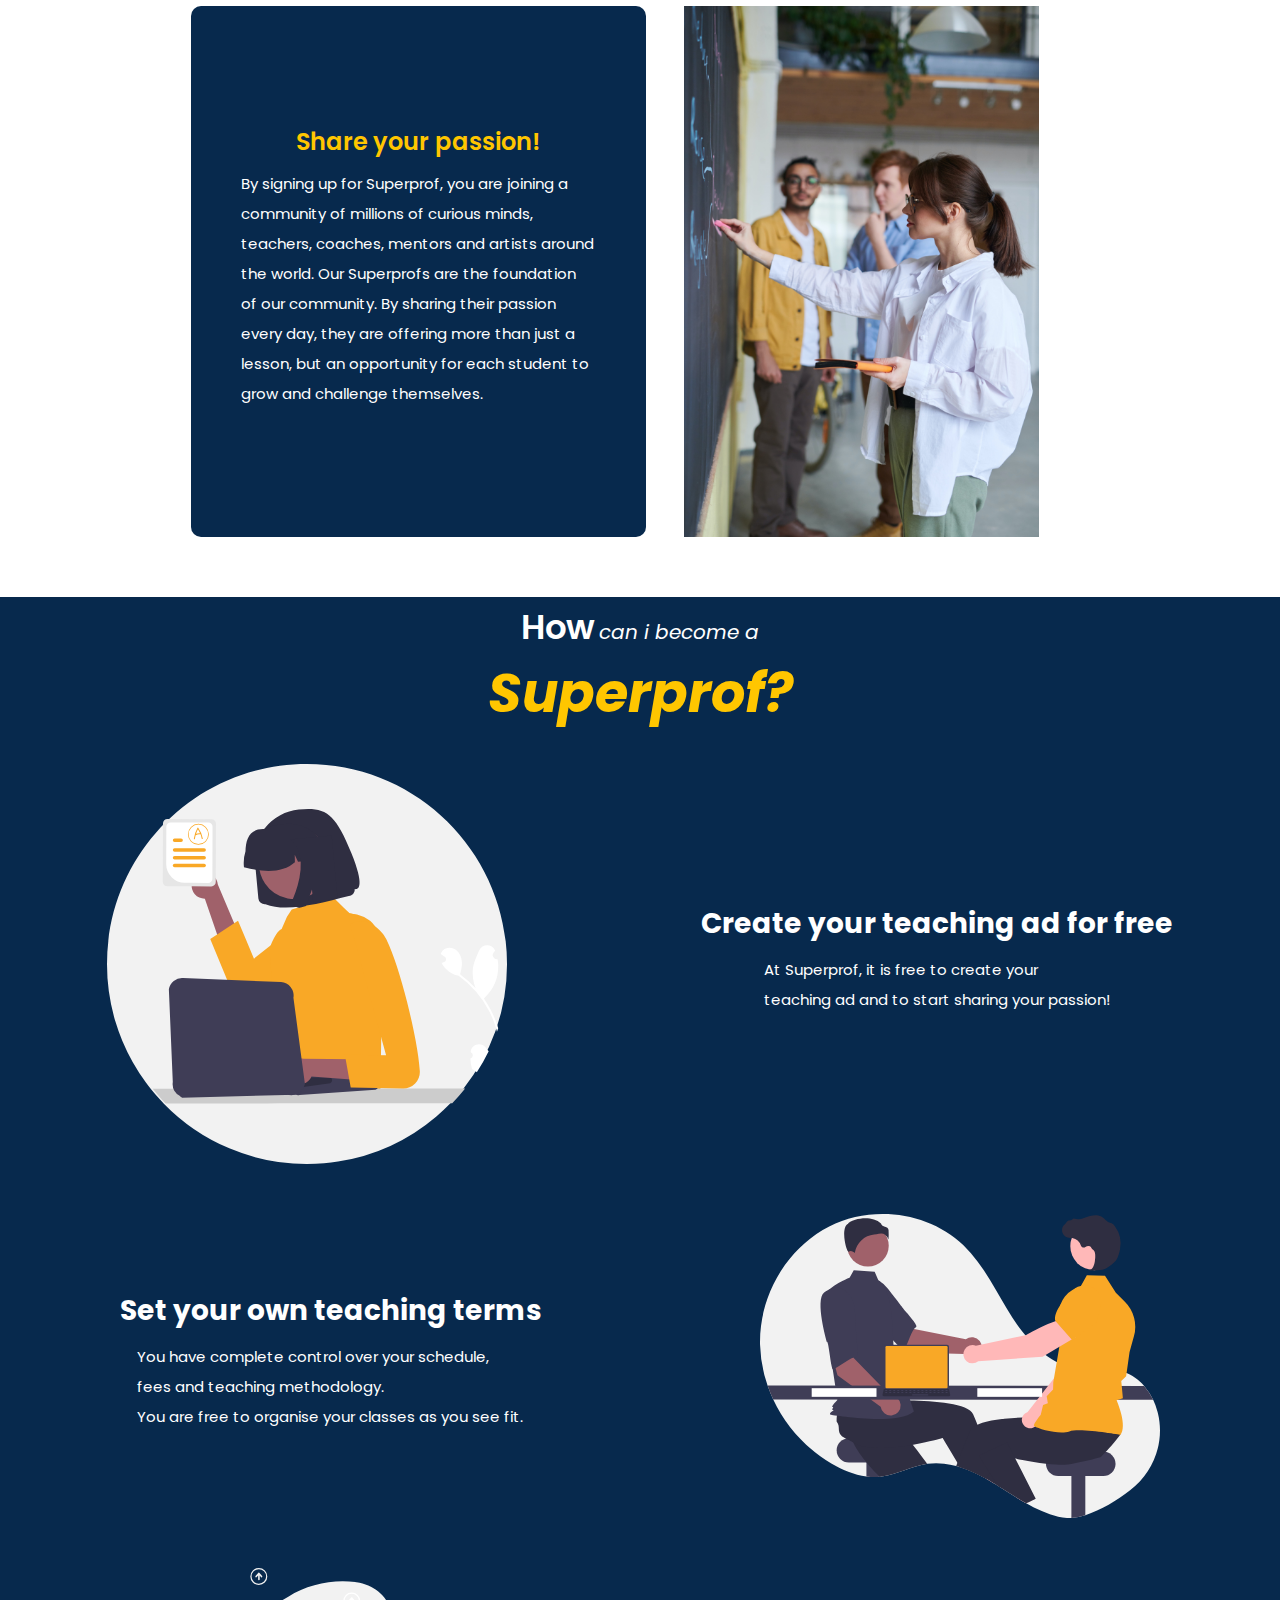
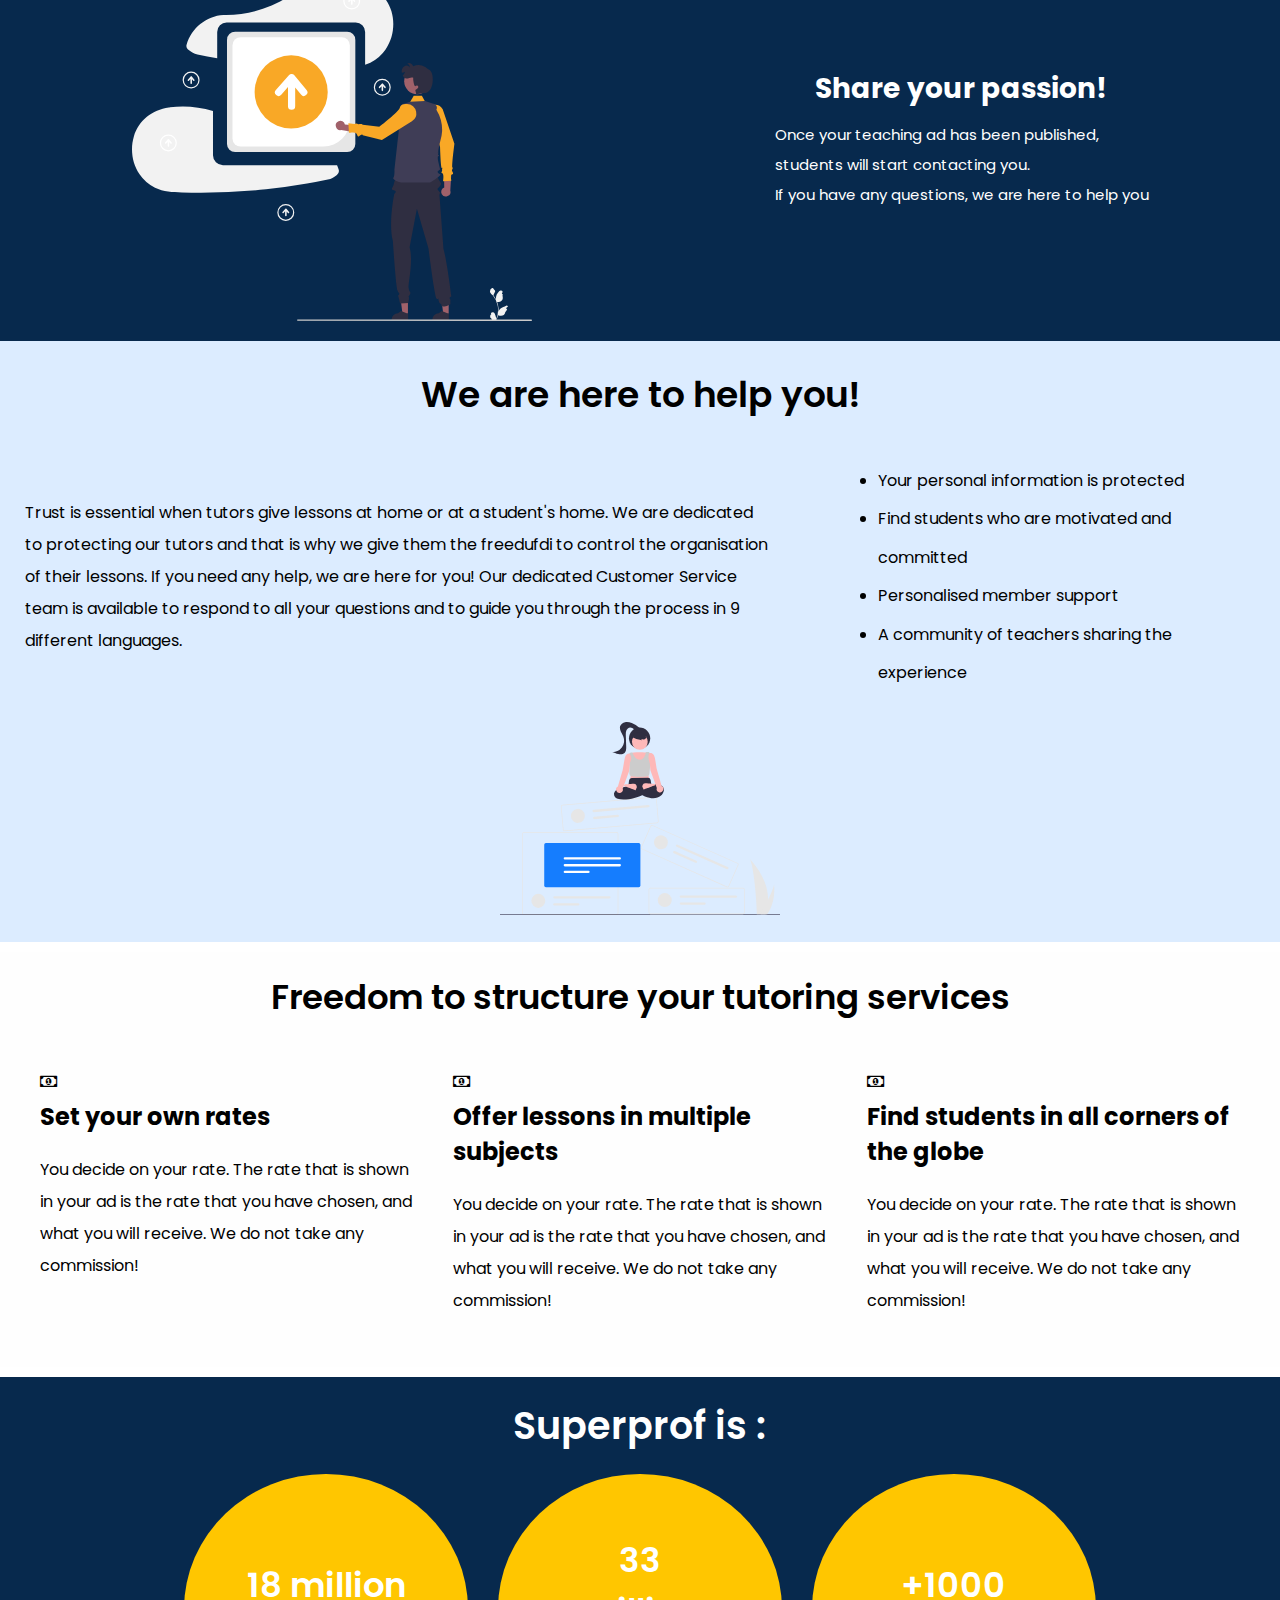
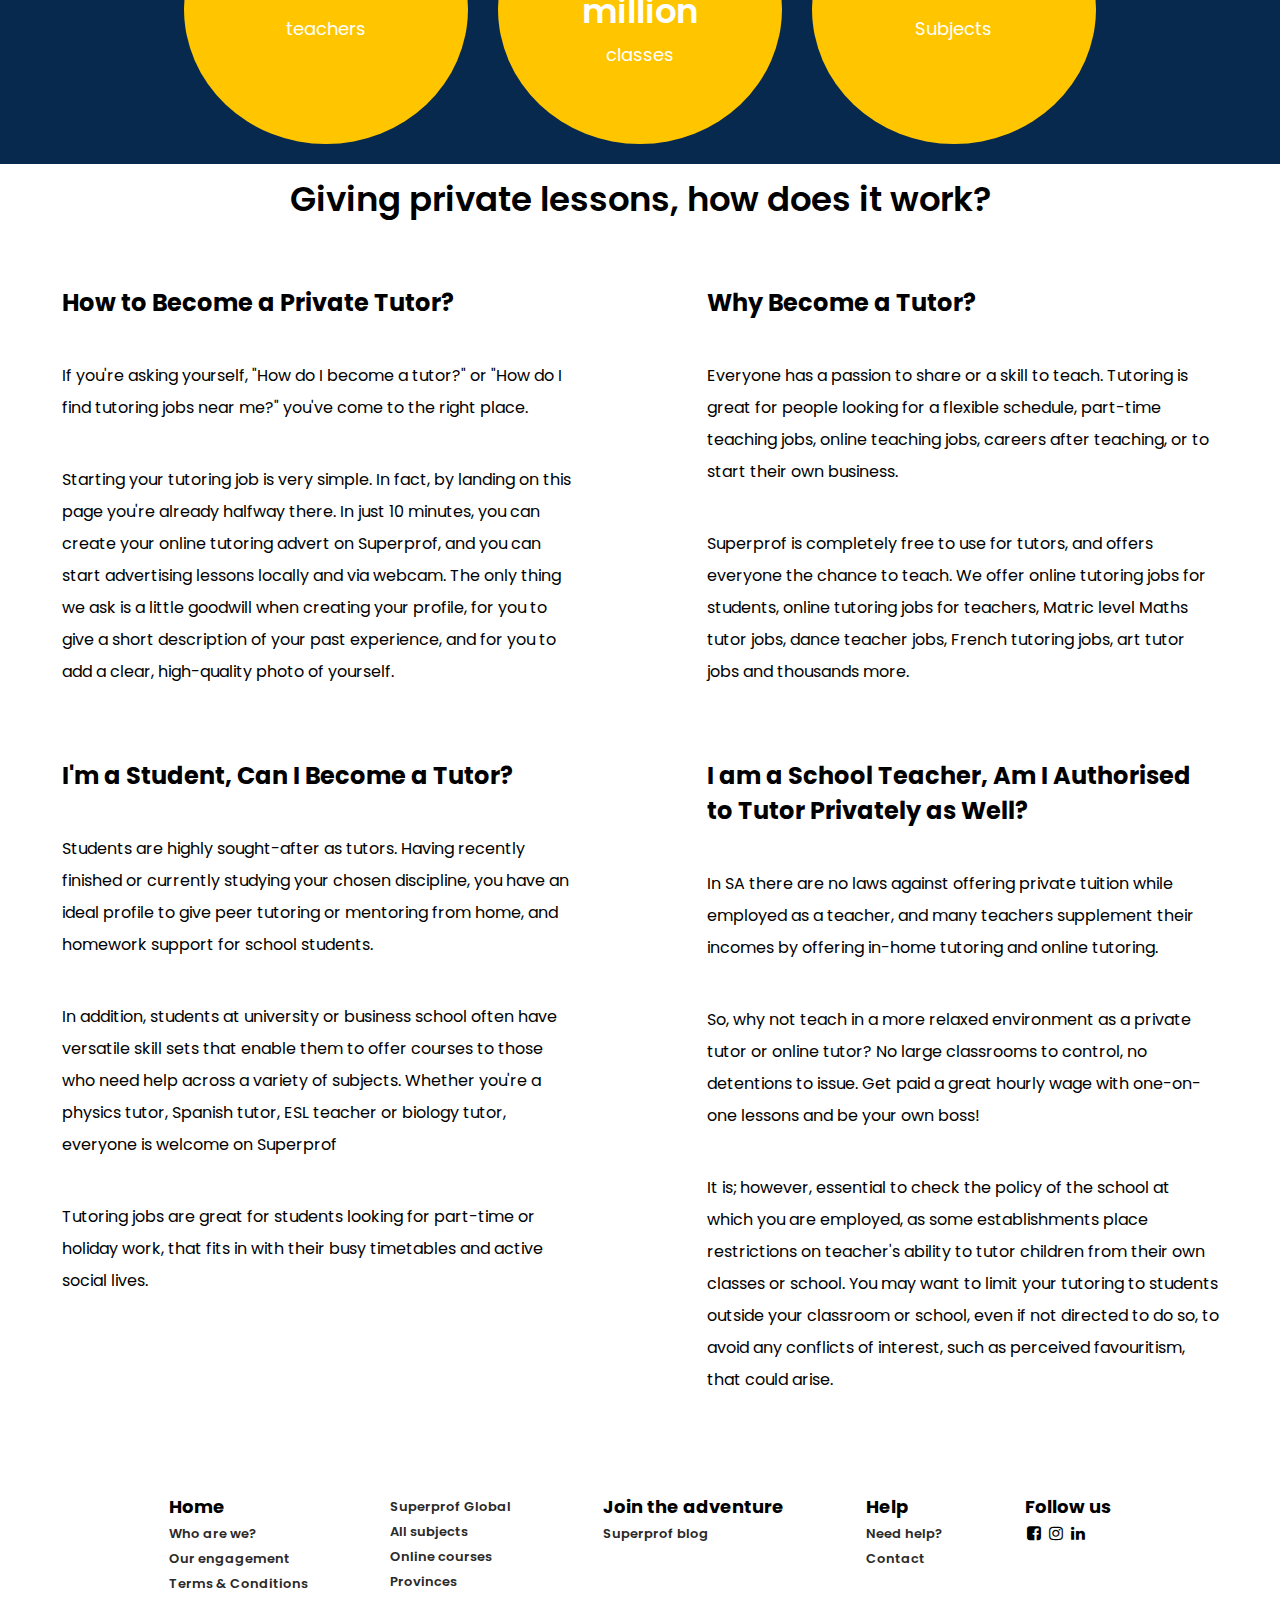
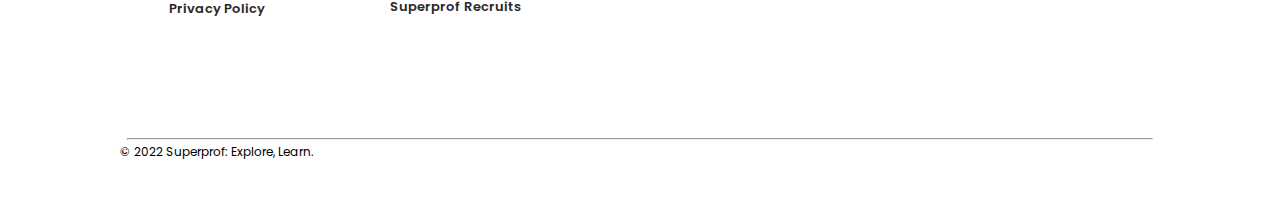
==== commit b8d92bd3: "sideShow" ====
--- a/super.html
+++ b/super.html
@@ -97,9 +97,6 @@
       </div>
       <div class="community-row">
         <div class="community-col">
-          <img src="./images/pexels-1.jpg" alt="" />
-        </div>
-        <div class="community-col">
           <div class="slide">
             <h3>Share your passion!</h3>
 
@@ -113,6 +110,9 @@
             </p>
           </div>
         </div>
+        <div class="community-col">
+          <img src="./images/pexels-1.jpg" alt="" />
+        </div>
       </div>
     </section>
     <!-- become -->
--- a/super.css
+++ b/super.css
@@ -7,7 +7,7 @@
 .header {
   min-height: 100vh;
   width: 100%;
-  background-color: #fff8e5;
+  background-color: rgb(7, 41, 77);
 }
 
 nav {
@@ -21,7 +21,7 @@
   text-decoration: none;
   font-size: 24px;
   font-weight: 600;
-  color: tomato;
+  color: #ffc600;
 }
 
 .header-row {
@@ -42,13 +42,14 @@
   height: 100%;
   align-items: center;
   justify-content: center;
+  color: white;
 }
 
 h1 {
   font-size: 54px;
   font-weight: 600;
   margin: 10px 0;
-  color: #23103d;
+  color: #ffc600;
 }
 
 h2 {
@@ -103,7 +104,7 @@
 }
 .btn-ema {
   padding: 20px 30px;
-  background-color: #fcc748;
+  background-color: #ffc600;
   border: none;
 }
 .btn-ema a {
@@ -137,6 +138,7 @@
   font-size: 36px;
   font-weight: 600;
   margin: 20px 0;
+  color: #000;
 }
 .community-row {
   display: flex;
@@ -154,7 +156,9 @@
   flex-direction: column;
   justify-content: center;
   align-items: center;
-}
+  color: white;
+}
+
 .community-col img {
   width: 100%;
   background-position: center;
@@ -162,14 +166,15 @@
   position: relative;
 }
 .community-col h3 {
-  font-size: 20px;
+  font-size: 24px;
   font-weight: 600;
+  color: #ffc600;
 }
 
 .slide {
   height: 100%;
   width: 100%;
-  background-color: #fff8e5;
+  background-color: rgb(7, 41, 77);
   border-radius: 10px;
   display: flex;
   flex-direction: column;
@@ -186,12 +191,13 @@
 
 .become {
   width: 100%;
-  background-color: #fff8e5;
+  background-color: rgb(7, 41, 77);
   text-align: center;
   margin-bottom: 0px;
 }
 .become-title {
   margin-top: 5px;
+  color: white;
 }
 
 .become-title h3 {
@@ -200,6 +206,7 @@
   display: inline-block;
   color: rgb(75, 72, 72);
   margin-top: 20px;
+  color: white;
 }
 
 span {
@@ -209,7 +216,7 @@
 
 .super {
   font-size: 54px;
-  color: #ffca49;
+  color: #ffc600;
   margin-top: 0;
 }
 
@@ -226,6 +233,7 @@
   justify-content: center;
   align-items: center;
   flex-direction: column;
+  color: white;
 }
 .become-col img {
   width: 400px;
@@ -247,6 +255,7 @@
   font-weight: 600;
   padding-top: 26px;
   margin-top: 0;
+  color: black;
 }
 .help-row {
   padding: 20px;
@@ -315,7 +324,7 @@
   .btn-ema {
     width: 80%;
     padding: 20px 30px;
-    background-color: #fcc748;
+    background-color: #ffc600;
     border: none;
   }
 
@@ -372,6 +381,7 @@
 .service h1 {
   font-size: 34px;
   padding-top: 20px;
+  color: black;
 }
 
 .service-row {
@@ -400,12 +410,14 @@
 .users {
   width: 100%;
   text-align: center;
-  background-color: rgb(255, 248, 229);
+  background-color: rgb(7, 41, 77);
+  color: white;
 }
 
 .users h1 {
   font-size: 38px;
   padding-top: 20px;
+  color: white;
 }
 
 .row-users {
@@ -421,7 +433,7 @@
   justify-content: center;
   flex-direction: column;
   align-items: center;
-  background-color: #fcc748;
+  background-color: #ffc600;
   margin-bottom: 10px;
   padding: 60px 60px;
   border-radius: 50%;
@@ -446,6 +458,7 @@
 
 .lesson h1 {
   font-size: 34px;
+  color: black;
 }
 
 .lesson-row {
@@ -606,3 +619,9 @@
     align-self: flex-start;
   }
 }
+
+/* ---------------------------the slideShow---------------------------- */
+
+.community-row:first-child {
+  display: flex;
+}
